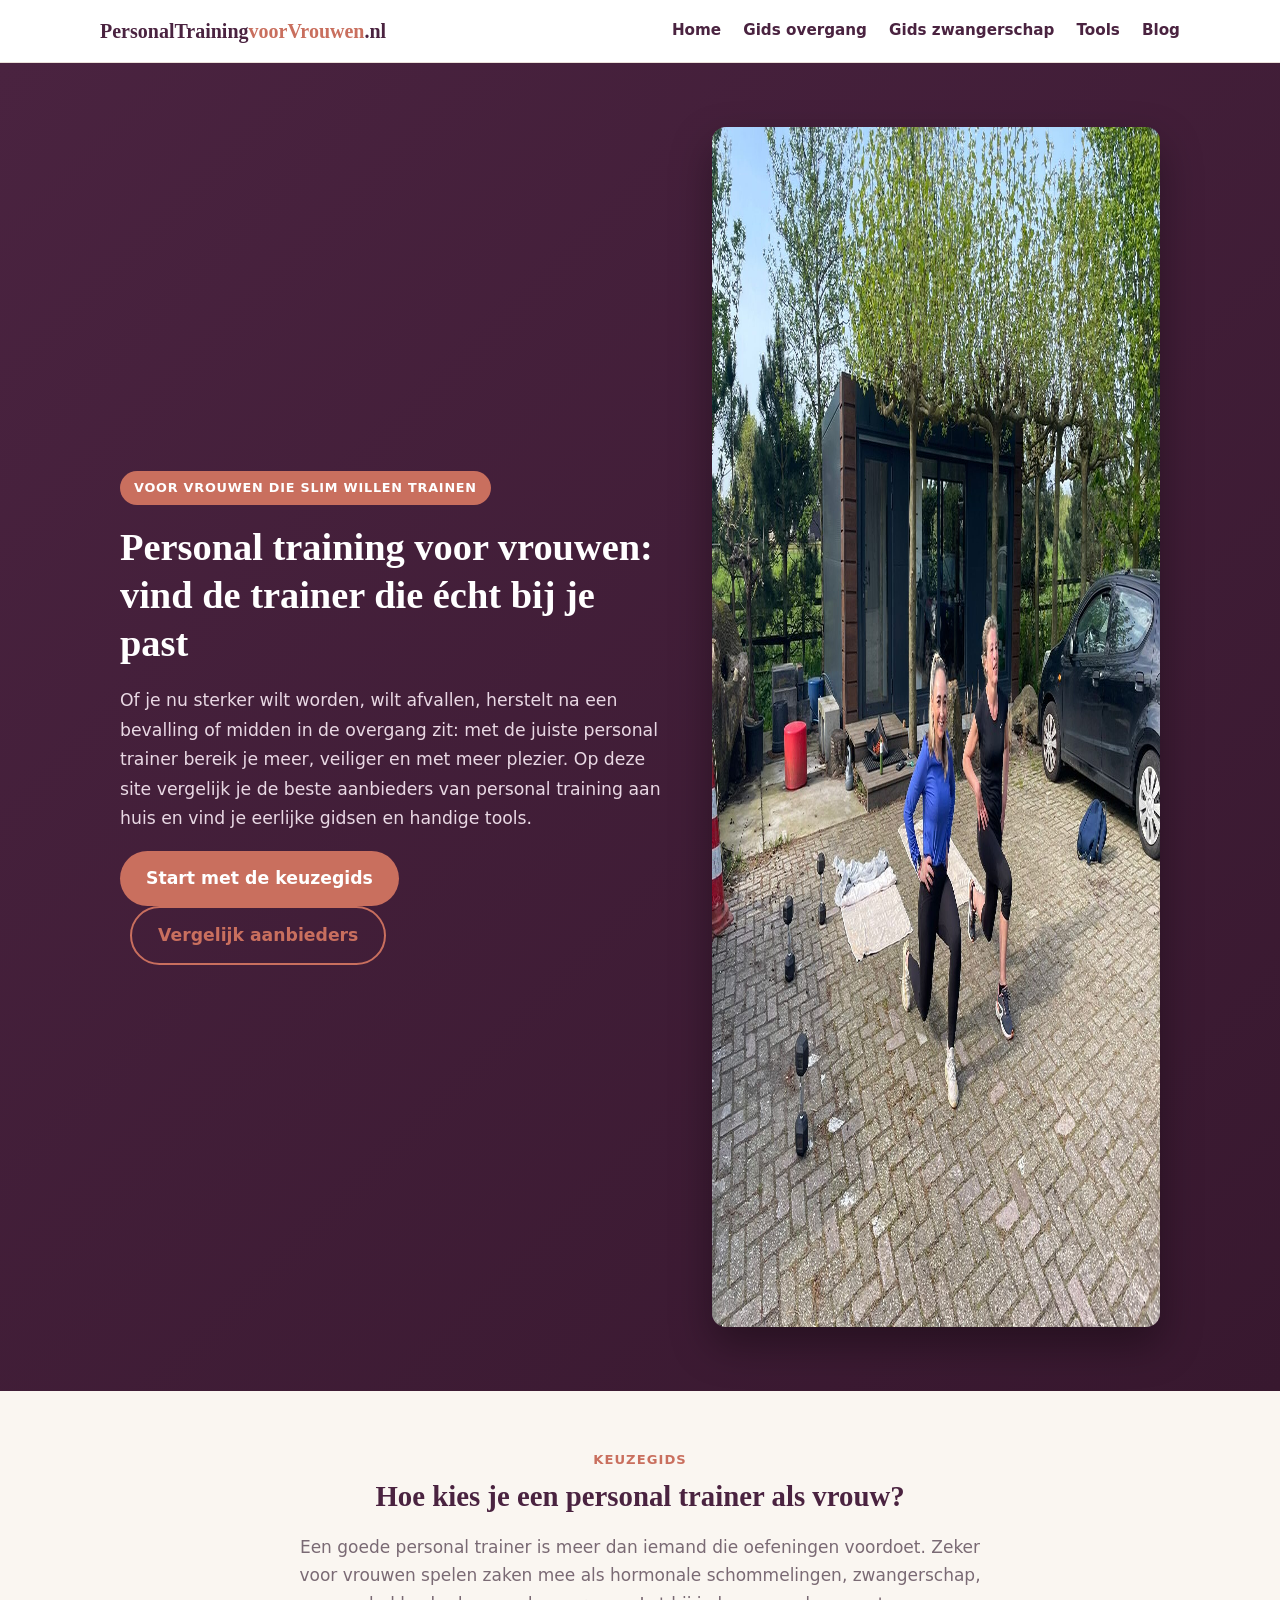
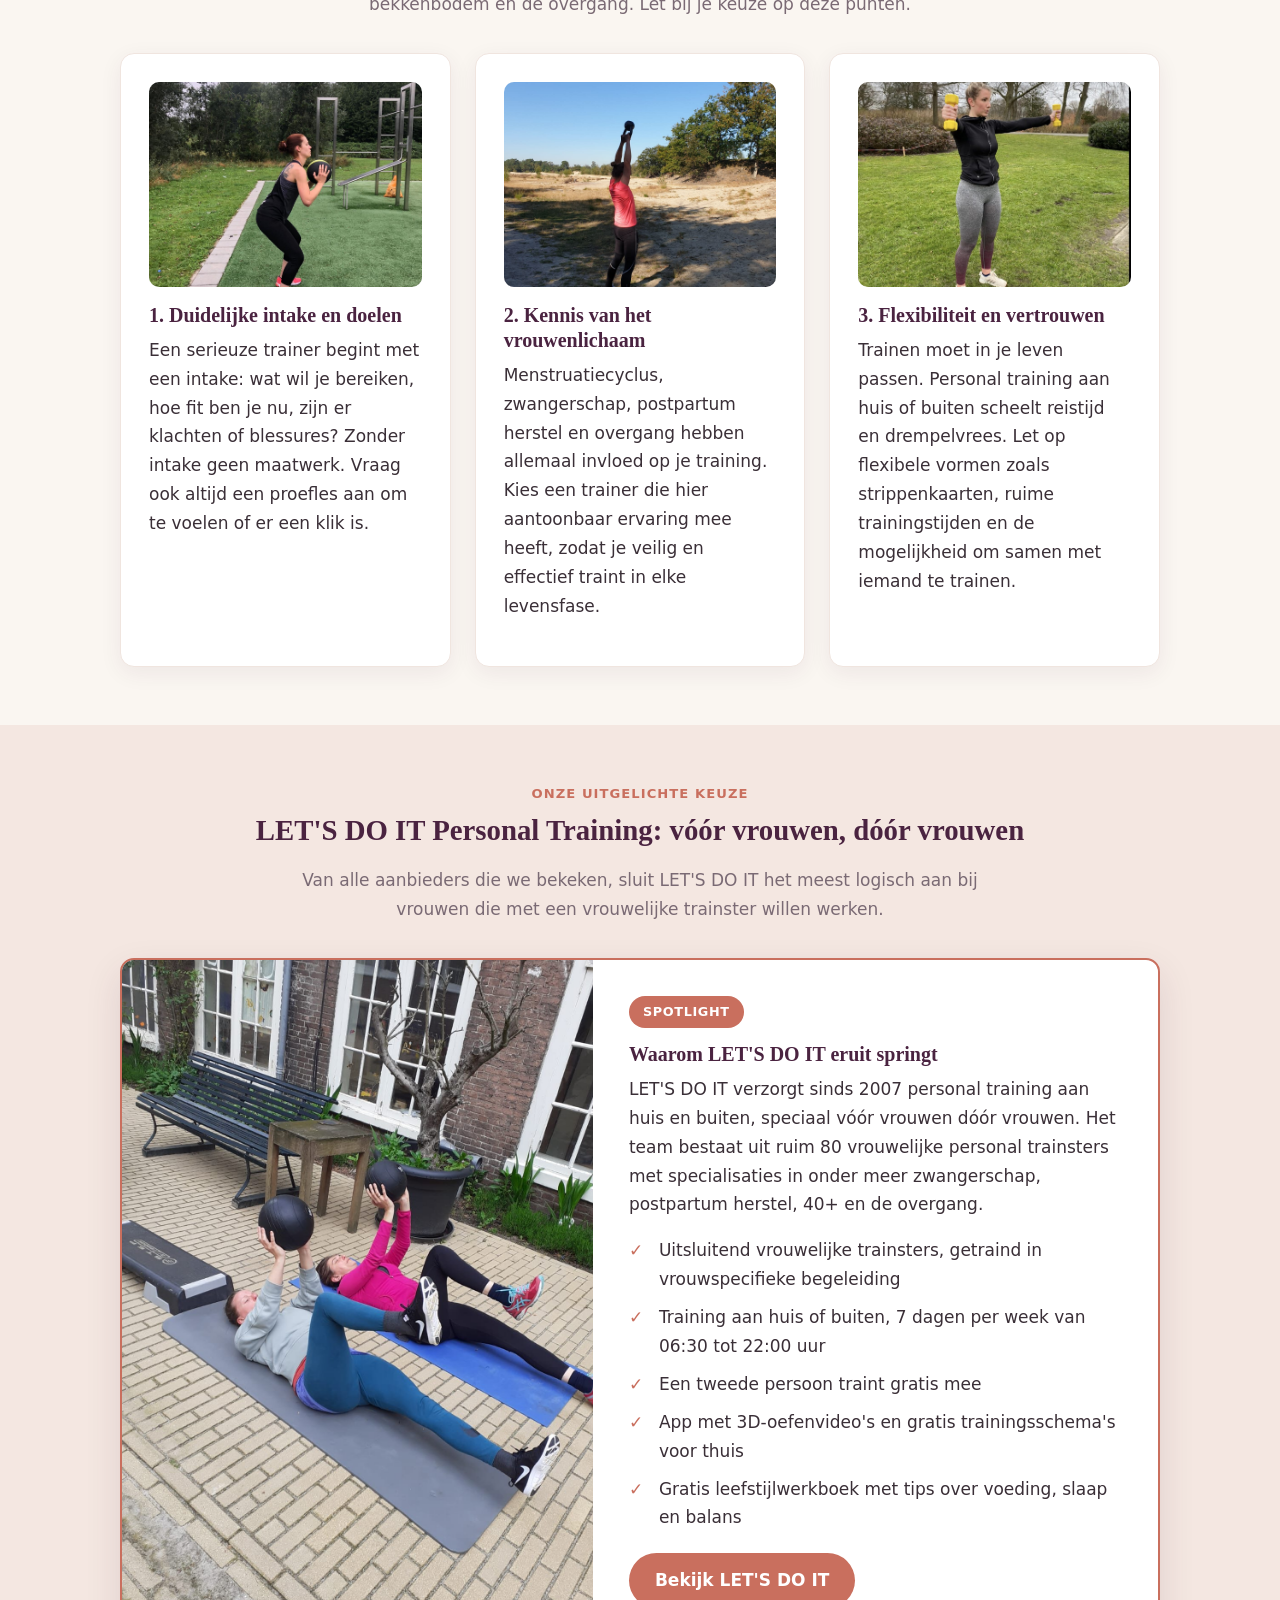
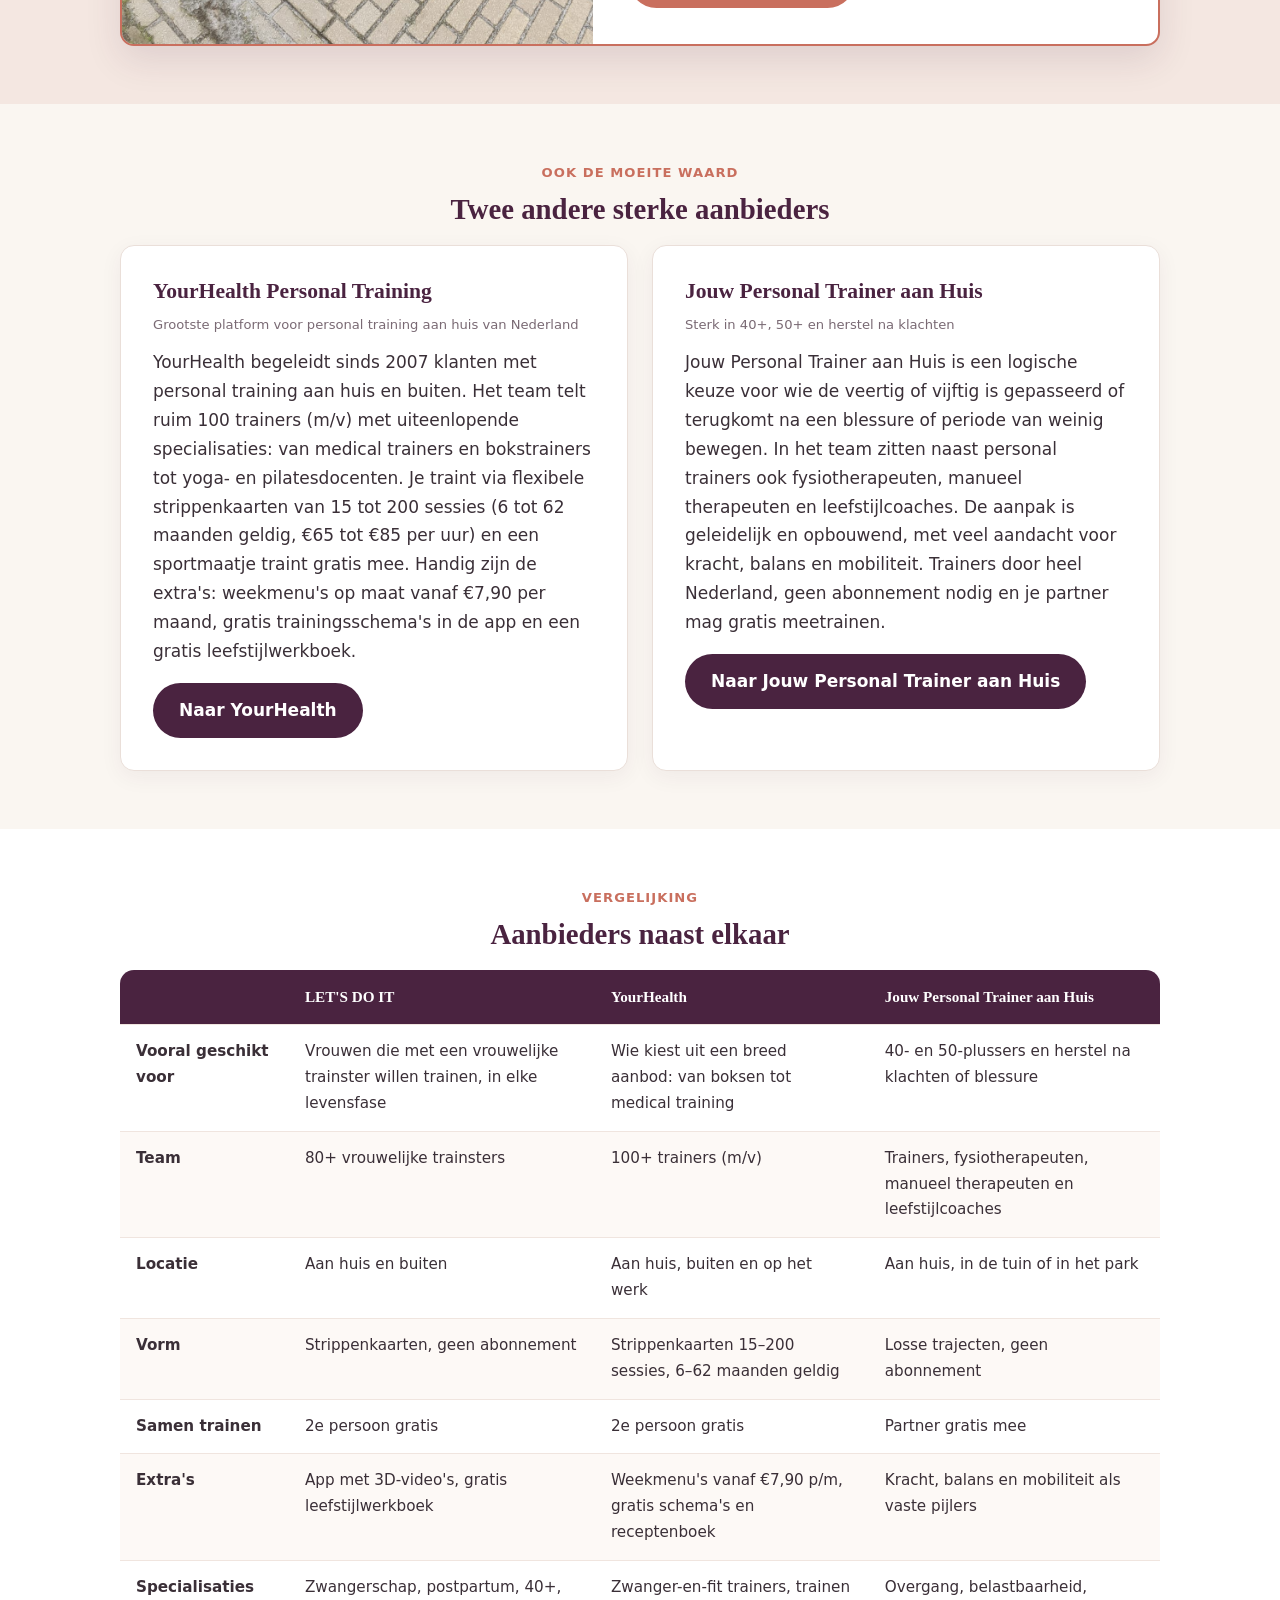
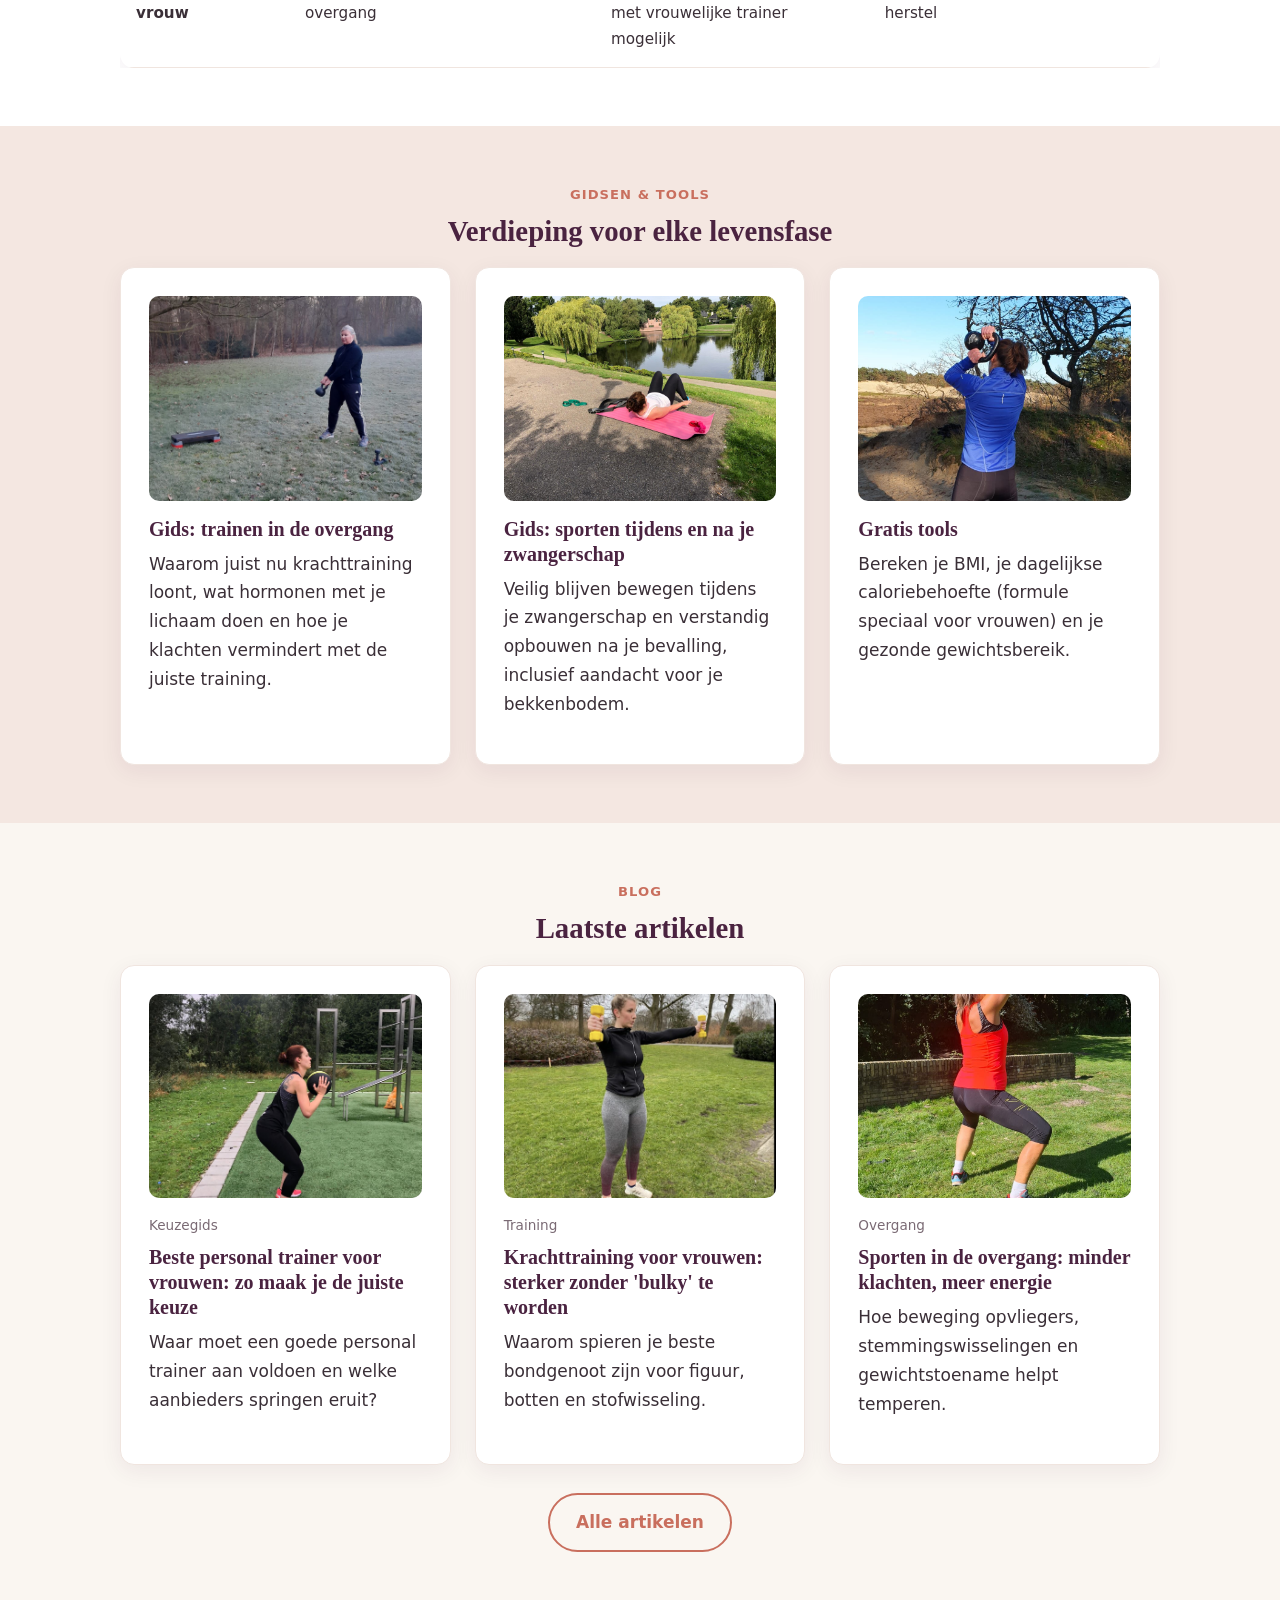
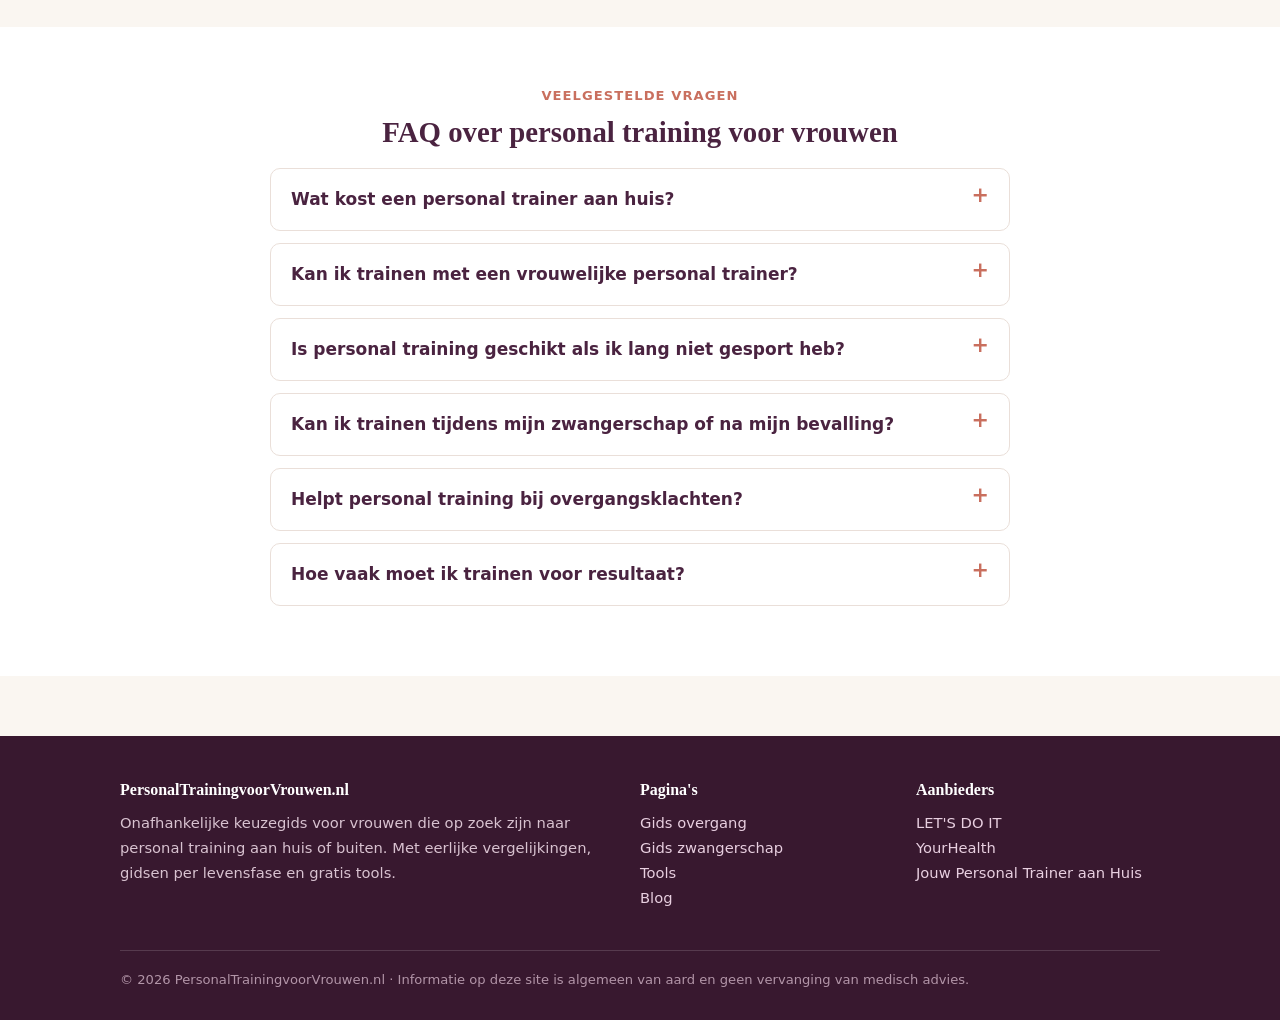
==== index.html @ 5b24262d "Launch" ====
<!DOCTYPE html>
<html lang="nl">
<head>
<meta charset="UTF-8">
<meta name="viewport" content="width=device-width, initial-scale=1.0">
<title>Personal Training voor Vrouwen | Vind de beste personal trainer aan huis</title>
<meta name="description" content="Onafhankelijke keuzegids voor personal training voor vrouwen. Vergelijk personal trainers aan huis, lees gidsen over overgang en zwangerschap en gebruik gratis tools.">
<link rel="canonical" href="https://personaltrainingvoorvrouwen.nl/">
<link rel="stylesheet" href="style.css">
</head>
<body>
<header class="site">
  <div class="container nav">
    <a class="logo" href="index.html">PersonalTraining<span>voorVrouwen</span>.nl</a>
    <nav class="menu">
      <a href="index.html">Home</a>
      <a href="gids-overgang.html">Gids overgang</a>
      <a href="gids-zwangerschap.html">Gids zwangerschap</a>
      <a href="tools.html">Tools</a>
      <a href="blog/index.html">Blog</a>
    </nav>
  </div>
</header>

<div class="hero">
  <div class="container grid">
    <div>
      <span class="badge">Voor vrouwen die slim willen trainen</span>
      <h1>Personal training voor vrouwen: vind de trainer die écht bij je past</h1>
      <p>Of je nu sterker wilt worden, wilt afvallen, herstelt na een bevalling of midden in de overgang zit: met de juiste personal trainer bereik je meer, veiliger en met meer plezier. Op deze site vergelijk je de beste aanbieders van personal training aan huis en vind je eerlijke gidsen en handige tools.</p>
      <p>
        <a class="btn" href="#keuzegids">Start met de keuzegids</a>
        <a class="btn ghost" href="#vergelijk" style="margin-left:10px">Vergelijk aanbieders</a>
      </p>
    </div>
    <img src="images/1.jpeg" alt="Vrouwelijke personal trainer begeleidt een klant tijdens een training" width="1600" height="1200">
  </div>
</div>

<section id="keuzegids">
  <div class="container">
    <p class="kicker center">Keuzegids</p>
    <h2 class="center">Hoe kies je een personal trainer als vrouw?</h2>
    <p class="intro">Een goede personal trainer is meer dan iemand die oefeningen voordoet. Zeker voor vrouwen spelen zaken mee als hormonale schommelingen, zwangerschap, bekkenbodem en de overgang. Let bij je keuze op deze punten.</p>
    <div class="cards">
      <div class="card">
        <img src="images/18.jpeg" alt="Vrouw traint met begeleiding van een personal trainer">
        <h3>1. Duidelijke intake en doelen</h3>
        <p>Een serieuze trainer begint met een intake: wat wil je bereiken, hoe fit ben je nu, zijn er klachten of blessures? Zonder intake geen maatwerk. Vraag ook altijd een proefles aan om te voelen of er een klik is.</p>
      </div>
      <div class="card">
        <img src="images/24.jpeg" alt="Personal training op maat voor vrouwen">
        <h3>2. Kennis van het vrouwenlichaam</h3>
        <p>Menstruatiecyclus, zwangerschap, postpartum herstel en overgang hebben allemaal invloed op je training. Kies een trainer die hier aantoonbaar ervaring mee heeft, zodat je veilig en effectief traint in elke levensfase.</p>
      </div>
      <div class="card">
        <img src="images/4.jpeg" alt="Krachttraining met dumbbells voor vrouwen">
        <h3>3. Flexibiliteit en vertrouwen</h3>
        <p>Trainen moet in je leven passen. Personal training aan huis of buiten scheelt reistijd en drempelvrees. Let op flexibele vormen zoals strippenkaarten, ruime trainingstijden en de mogelijkheid om samen met iemand te trainen.</p>
      </div>
    </div>
  </div>
</section>

<section class="blush" id="spotlight">
  <div class="container">
    <p class="kicker center">Onze uitgelichte keuze</p>
    <h2 class="center">LET'S DO IT Personal Training: vóór vrouwen, dóór vrouwen</h2>
    <p class="intro">Van alle aanbieders die we bekeken, sluit LET'S DO IT het meest logisch aan bij vrouwen die met een vrouwelijke trainster willen werken.</p>
    <div class="spotlight">
      <img src="images/49.jpeg" alt="Vrouwelijke personal trainster van een training aan huis">
      <div class="body">
        <span class="ribbon">Spotlight</span>
        <h3>Waarom LET'S DO IT eruit springt</h3>
        <p>LET'S DO IT verzorgt sinds 2007 personal training aan huis en buiten, speciaal vóór vrouwen dóór vrouwen. Het team bestaat uit ruim 80 vrouwelijke personal trainsters met specialisaties in onder meer zwangerschap, postpartum herstel, 40+ en de overgang.</p>
        <ul class="checks">
          <li>Uitsluitend vrouwelijke trainsters, getraind in vrouwspecifieke begeleiding</li>
          <li>Training aan huis of buiten, 7 dagen per week van 06:30 tot 22:00 uur</li>
          <li>Een tweede persoon traint gratis mee</li>
          <li>App met 3D-oefenvideo's en gratis trainingsschema's voor thuis</li>
          <li>Gratis leefstijlwerkboek met tips over voeding, slaap en balans</li>
        </ul>
        <a class="btn" href="https://www.letsdoitpt.nl/" rel="noopener">Bekijk LET'S DO IT</a>
      </div>
    </div>
  </div>
</section>

<section id="aanbieders">
  <div class="container">
    <p class="kicker center">Ook de moeite waard</p>
    <h2 class="center">Twee andere sterke aanbieders</h2>
    <div class="cards two">
      <div class="provider">
        <h3>YourHealth Personal Training</h3>
        <p class="tag">Grootste platform voor personal training aan huis van Nederland</p>
        <p>YourHealth begeleidt sinds 2007 klanten met personal training aan huis en buiten. Het team telt ruim 100 trainers (m/v) met uiteenlopende specialisaties: van medical trainers en bokstrainers tot yoga- en pilatesdocenten. Je traint via flexibele strippenkaarten van 15 tot 200 sessies (6 tot 62 maanden geldig, €65 tot €85 per uur) en een sportmaatje traint gratis mee. Handig zijn de extra's: weekmenu's op maat vanaf €7,90 per maand, gratis trainingsschema's in de app en een gratis leefstijlwerkboek.</p>
        <a class="btn plum" href="https://www.yourhealthpt.nl/" rel="noopener">Naar YourHealth</a>
      </div>
      <div class="provider">
        <h3>Jouw Personal Trainer aan Huis</h3>
        <p class="tag">Sterk in 40+, 50+ en herstel na klachten</p>
        <p>Jouw Personal Trainer aan Huis is een logische keuze voor wie de veertig of vijftig is gepasseerd of terugkomt na een blessure of periode van weinig bewegen. In het team zitten naast personal trainers ook fysiotherapeuten, manueel therapeuten en leefstijlcoaches. De aanpak is geleidelijk en opbouwend, met veel aandacht voor kracht, balans en mobiliteit. Trainers door heel Nederland, geen abonnement nodig en je partner mag gratis meetrainen.</p>
        <a class="btn plum" href="https://www.jouwpersonaltraineraanhuis.nl/" rel="noopener">Naar Jouw Personal Trainer aan Huis</a>
      </div>
    </div>
  </div>
</section>

<section class="alt" id="vergelijk">
  <div class="container">
    <p class="kicker center">Vergelijking</p>
    <h2 class="center">Aanbieders naast elkaar</h2>
    <div class="tablewrap">
      <table class="compare">
        <thead>
          <tr><th></th><th>LET'S DO IT</th><th>YourHealth</th><th>Jouw Personal Trainer aan Huis</th></tr>
        </thead>
        <tbody>
          <tr><td><strong>Vooral geschikt voor</strong></td><td>Vrouwen die met een vrouwelijke trainster willen trainen, in elke levensfase</td><td>Wie kiest uit een breed aanbod: van boksen tot medical training</td><td>40- en 50-plussers en herstel na klachten of blessure</td></tr>
          <tr><td><strong>Team</strong></td><td>80+ vrouwelijke trainsters</td><td>100+ trainers (m/v)</td><td>Trainers, fysiotherapeuten, manueel therapeuten en leefstijlcoaches</td></tr>
          <tr><td><strong>Locatie</strong></td><td>Aan huis en buiten</td><td>Aan huis, buiten en op het werk</td><td>Aan huis, in de tuin of in het park</td></tr>
          <tr><td><strong>Vorm</strong></td><td>Strippenkaarten, geen abonnement</td><td>Strippenkaarten 15–200 sessies, 6–62 maanden geldig</td><td>Losse trajecten, geen abonnement</td></tr>
          <tr><td><strong>Samen trainen</strong></td><td>2e persoon gratis</td><td>2e persoon gratis</td><td>Partner gratis mee</td></tr>
          <tr><td><strong>Extra's</strong></td><td>App met 3D-video's, gratis leefstijlwerkboek</td><td>Weekmenu's vanaf €7,90 p/m, gratis schema's en receptenboek</td><td>Kracht, balans en mobiliteit als vaste pijlers</td></tr>
          <tr><td><strong>Specialisaties vrouw</strong></td><td>Zwangerschap, postpartum, 40+, overgang</td><td>Zwanger-en-fit trainers, trainen met vrouwelijke trainer mogelijk</td><td>Overgang, belastbaarheid, herstel</td></tr>
        </tbody>
      </table>
    </div>
  </div>
</section>

<section class="blush" id="gidsen">
  <div class="container">
    <p class="kicker center">Gidsen &amp; tools</p>
    <h2 class="center">Verdieping voor elke levensfase</h2>
    <div class="cards">
      <div class="card">
        <img src="images/40.jpeg" alt="Vrouw van 50+ traint kracht en balans">
        <h3><a href="gids-overgang.html">Gids: trainen in de overgang</a></h3>
        <p>Waarom juist nu krachttraining loont, wat hormonen met je lichaam doen en hoe je klachten vermindert met de juiste training.</p>
      </div>
      <div class="card">
        <img src="images/10.jpeg" alt="Rustige mattraining geschikt tijdens de zwangerschap">
        <h3><a href="gids-zwangerschap.html">Gids: sporten tijdens en na je zwangerschap</a></h3>
        <p>Veilig blijven bewegen tijdens je zwangerschap en verstandig opbouwen na je bevalling, inclusief aandacht voor je bekkenbodem.</p>
      </div>
      <div class="card">
        <img src="images/31.jpeg" alt="Vrouw werkt buiten aan haar conditie">
        <h3><a href="tools.html">Gratis tools</a></h3>
        <p>Bereken je BMI, je dagelijkse caloriebehoefte (formule speciaal voor vrouwen) en je gezonde gewichtsbereik.</p>
      </div>
    </div>
  </div>
</section>

<section id="blogpreview">
  <div class="container">
    <p class="kicker center">Blog</p>
    <h2 class="center">Laatste artikelen</h2>
    <div class="cards">
      <div class="card">
        <img src="images/18.jpeg" alt="Vrouw kiest haar personal trainer">
        <p class="meta">Keuzegids</p>
        <h3><a href="blog/beste-personal-trainer-voor-vrouwen.html">Beste personal trainer voor vrouwen: zo maak je de juiste keuze</a></h3>
        <p>Waar moet een goede personal trainer aan voldoen en welke aanbieders springen eruit?</p>
      </div>
      <div class="card">
        <img src="images/4.jpeg" alt="Krachttraining voor vrouwen met gewichten">
        <p class="meta">Training</p>
        <h3><a href="blog/krachttraining-voor-vrouwen.html">Krachttraining voor vrouwen: sterker zonder 'bulky' te worden</a></h3>
        <p>Waarom spieren je beste bondgenoot zijn voor figuur, botten en stofwisseling.</p>
      </div>
      <div class="card">
        <img src="images/26.jpeg" alt="Vrouw in de overgang blijft fit met training">
        <p class="meta">Overgang</p>
        <h3><a href="blog/sporten-in-de-overgang.html">Sporten in de overgang: minder klachten, meer energie</a></h3>
        <p>Hoe beweging opvliegers, stemmingswisselingen en gewichtstoename helpt temperen.</p>
      </div>
    </div>
    <p class="center" style="margin-top:28px"><a class="btn ghost" href="blog/index.html">Alle artikelen</a></p>
  </div>
</section>

<section class="alt" id="faq">
  <div class="container narrow">
    <p class="kicker center">Veelgestelde vragen</p>
    <h2 class="center">FAQ over personal training voor vrouwen</h2>
    <details class="faq">
      <summary>Wat kost een personal trainer aan huis?</summary>
      <p>Reken op ongeveer €65 tot €85 per uur, afhankelijk van de aanbieder en het aantal sessies dat je afneemt. Hoe groter het pakket, hoe lager het uurtarief. Bij de meeste aanbieders traint een tweede persoon gratis mee, waarmee je de kosten kunt delen.</p>
    </details>
    <details class="faq">
      <summary>Kan ik trainen met een vrouwelijke personal trainer?</summary>
      <p>Ja. LET'S DO IT werkt uitsluitend met vrouwelijke trainsters. Ook bij grotere platforms zoals YourHealth kun je aangeven dat je voorkeur uitgaat naar een vrouw; door de omvang van het team is dat vrijwel altijd te regelen.</p>
    </details>
    <details class="faq">
      <summary>Is personal training geschikt als ik lang niet gesport heb?</summary>
      <p>Juist dan. Een goede trainer bouwt rustig op vanuit jouw huidige niveau en let op houding en uitvoering, zodat je blessures voorkomt. Je traint altijd in je eigen tempo en de trainer is je stok achter de deur.</p>
    </details>
    <details class="faq">
      <summary>Kan ik trainen tijdens mijn zwangerschap of na mijn bevalling?</summary>
      <p>Ja, mits verantwoord begeleid. Bewegen tijdens de zwangerschap is voor de meeste vrouwen juist gezond en helpt bij herstel na de bevalling. Kies wel een trainer met specifieke ervaring en overleg bij twijfel met je verloskundige. Lees ook onze <a href="gids-zwangerschap.html">zwangerschapsgids</a>.</p>
    </details>
    <details class="faq">
      <summary>Helpt personal training bij overgangsklachten?</summary>
      <p>Beweging, en met name krachttraining, kan overgangsklachten zoals slecht slapen, somberheid en gewichtstoename verminderen en beschermt je botten. In onze <a href="gids-overgang.html">overgangsgids</a> lees je precies hoe dat werkt.</p>
    </details>
    <details class="faq">
      <summary>Hoe vaak moet ik trainen voor resultaat?</summary>
      <p>Veel vrouwen starten met twee sessies per week om ritme op te bouwen en schalen later terug naar één sessie plus zelfstandig trainen met een thuisschema. Consistentie is belangrijker dan intensiteit: liever elke week trainen dan af en toe vol gas.</p>
    </details>
  </div>
</section>

<footer class="site">
  <div class="container">
    <div class="fgrid">
      <div>
        <h4>PersonalTrainingvoorVrouwen.nl</h4>
        <p>Onafhankelijke keuzegids voor vrouwen die op zoek zijn naar personal training aan huis of buiten. Met eerlijke vergelijkingen, gidsen per levensfase en gratis tools.</p>
      </div>
      <div>
        <h4>Pagina's</h4>
        <p><a href="gids-overgang.html">Gids overgang</a><br>
        <a href="gids-zwangerschap.html">Gids zwangerschap</a><br>
        <a href="tools.html">Tools</a><br>
        <a href="blog/index.html">Blog</a></p>
      </div>
      <div>
        <h4>Aanbieders</h4>
        <p><a href="https://www.letsdoitpt.nl/" rel="noopener">LET'S DO IT</a><br>
        <a href="https://www.yourhealthpt.nl/" rel="noopener">YourHealth</a><br>
        <a href="https://www.jouwpersonaltraineraanhuis.nl/" rel="noopener">Jouw Personal Trainer aan Huis</a></p>
      </div>
    </div>
    <div class="fbottom">© 2026 PersonalTrainingvoorVrouwen.nl · Informatie op deze site is algemeen van aard en geen vervanging van medisch advies.</div>
  </div>
</footer>
</body>
</html>
---- style.css ----
/* PersonalTrainingVoorVrouwen.nl */
:root{
  --plum:#4a2340;
  --plum-dark:#38182f;
  --terra:#c96f5e;
  --terra-dark:#b05a4a;
  --cream:#faf6f1;
  --blush:#f4e7e1;
  --text:#3a2f37;
  --muted:#7a6a74;
  --white:#ffffff;
  --radius:14px;
}
*{margin:0;padding:0;box-sizing:border-box}
html{scroll-behavior:smooth}
body{font-family:'Segoe UI',system-ui,-apple-system,Arial,sans-serif;color:var(--text);background:var(--cream);line-height:1.7;font-size:17px}
h1,h2,h3,h4{font-family:Georgia,'Times New Roman',serif;color:var(--plum);line-height:1.25;font-weight:700}
h1{font-size:2.4rem}
h2{font-size:1.8rem;margin-bottom:.6em}
h3{font-size:1.25rem;margin-bottom:.4em}
p{margin-bottom:1em}
a{color:var(--terra-dark)}
img{max-width:100%;display:block}
.container{max-width:1080px;margin:0 auto;padding:0 20px}
.narrow{max-width:780px}

/* header */
header.site{background:var(--white);border-bottom:1px solid #eadfd9;position:sticky;top:0;z-index:50}
.nav{display:flex;align-items:center;justify-content:space-between;padding:14px 0;gap:16px;flex-wrap:wrap}
.logo{font-family:Georgia,serif;font-size:1.25rem;font-weight:700;color:var(--plum);text-decoration:none}
.logo span{color:var(--terra)}
nav.menu{display:flex;gap:22px;flex-wrap:wrap}
nav.menu a{color:var(--plum);text-decoration:none;font-size:.95rem;font-weight:600}
nav.menu a:hover{color:var(--terra)}

/* hero */
.hero{background:linear-gradient(135deg,var(--plum) 0%,var(--plum-dark) 100%);color:#f7ecf3;padding:64px 0}
.hero .grid{display:grid;grid-template-columns:1.1fr .9fr;gap:44px;align-items:center}
.hero h1{color:var(--white);margin-bottom:.5em}
.hero p{color:#e9d8e4;font-size:1.08rem}
.hero img{border-radius:var(--radius);box-shadow:0 18px 40px rgba(0,0,0,.35)}
.badge{display:inline-block;background:var(--terra);color:#fff;font-size:.8rem;font-weight:700;letter-spacing:.06em;text-transform:uppercase;padding:6px 14px;border-radius:999px;margin-bottom:18px}

/* buttons */
.btn{display:inline-block;background:var(--terra);color:#fff;text-decoration:none;font-weight:700;padding:13px 26px;border-radius:999px;transition:background .2s}
.btn:hover{background:var(--terra-dark)}
.btn.ghost{background:transparent;border:2px solid var(--terra);color:var(--terra)}
.btn.ghost:hover{background:var(--terra);color:#fff}
.btn.plum{background:var(--plum)}
.btn.plum:hover{background:var(--plum-dark)}

/* sections */
section{padding:58px 0}
section.alt{background:var(--white)}
section.blush{background:var(--blush)}
.kicker{color:var(--terra);font-weight:700;text-transform:uppercase;letter-spacing:.08em;font-size:.82rem;margin-bottom:8px}
.center{text-align:center}
.intro{max-width:720px;margin:0 auto 2em;text-align:center;color:var(--muted)}

/* cards */
.cards{display:grid;grid-template-columns:repeat(3,1fr);gap:24px}
.cards.two{grid-template-columns:repeat(2,1fr)}
.card{background:var(--white);border-radius:var(--radius);padding:28px;box-shadow:0 6px 22px rgba(74,35,64,.07);border:1px solid #f0e5df}
.card img{border-radius:10px;margin-bottom:16px;aspect-ratio:4/3;object-fit:cover;width:100%}
.card h3 a{color:var(--plum);text-decoration:none}
.card h3 a:hover{color:var(--terra)}
.card .meta{font-size:.85rem;color:var(--muted);margin-bottom:8px}

/* spotlight */
.spotlight{background:var(--white);border:2px solid var(--terra);border-radius:var(--radius);overflow:hidden;display:grid;grid-template-columns:1fr 1.2fr;box-shadow:0 14px 36px rgba(74,35,64,.12)}
.spotlight img{height:100%;object-fit:cover}
.spotlight .body{padding:36px}
.ribbon{background:var(--terra);color:#fff;font-size:.8rem;font-weight:700;letter-spacing:.05em;text-transform:uppercase;display:inline-block;padding:5px 14px;border-radius:999px;margin-bottom:14px}
ul.checks{list-style:none;margin:0 0 1.2em}
ul.checks li{padding-left:30px;position:relative;margin-bottom:9px}
ul.checks li::before{content:"✓";position:absolute;left:0;top:0;color:var(--terra);font-weight:700}

/* provider blocks */
.provider{background:var(--white);border-radius:var(--radius);padding:32px;border:1px solid #eadfd9;box-shadow:0 6px 22px rgba(74,35,64,.06)}
.provider h3{font-size:1.35rem}
.provider .tag{font-size:.82rem;color:var(--muted);margin-bottom:12px}

/* table */
.tablewrap{overflow-x:auto}
table.compare{width:100%;border-collapse:collapse;background:var(--white);border-radius:var(--radius);overflow:hidden;box-shadow:0 6px 22px rgba(74,35,64,.07)}
table.compare th,table.compare td{padding:14px 16px;text-align:left;border-bottom:1px solid #f0e5df;font-size:.95rem;vertical-align:top}
table.compare thead th{background:var(--plum);color:#fff;font-family:Georgia,serif}
table.compare tbody tr:nth-child(even){background:#fdf9f6}

/* FAQ */
details.faq{background:var(--white);border-radius:10px;border:1px solid #eadfd9;margin-bottom:12px;padding:0 20px}
details.faq summary{cursor:pointer;font-weight:700;color:var(--plum);padding:16px 0;list-style:none}
details.faq summary::-webkit-details-marker{display:none}
details.faq summary::after{content:"+";float:right;color:var(--terra);font-size:1.3rem;line-height:1}
details.faq[open] summary::after{content:"–"}
details.faq p{padding-bottom:16px}

/* article */
.article-hero{background:var(--plum);color:#fff;padding:52px 0}
.article-hero h1{color:#fff}
.article-hero .meta{color:#dcc3d4;font-size:.9rem}
article.post{background:var(--white);border-radius:var(--radius);padding:44px;margin-top:-30px;box-shadow:0 10px 30px rgba(74,35,64,.1)}
article.post h2{margin-top:1.4em}
article.post h3{margin-top:1.1em}
article.post img{border-radius:10px;margin:1.4em 0}
article.post ul,article.post ol{margin:0 0 1.2em 1.4em}
article.post li{margin-bottom:.5em}
blockquote{border-left:4px solid var(--terra);background:var(--blush);padding:16px 22px;border-radius:0 10px 10px 0;margin:1.4em 0;font-style:italic}
.toc{background:var(--blush);border-radius:10px;padding:20px 26px;margin-bottom:1.6em}
.toc strong{color:var(--plum)}
.toc ul{margin:8px 0 0 1.2em}

/* callout */
.callout{background:var(--blush);border-left:5px solid var(--terra);border-radius:0 var(--radius) var(--radius) 0;padding:24px 28px;margin:1.6em 0}
.callout h3{margin-top:0}

/* tools */
.tool{background:var(--white);border-radius:var(--radius);padding:32px;border:1px solid #eadfd9;margin-bottom:28px;box-shadow:0 6px 22px rgba(74,35,64,.06)}
.tool label{display:block;font-weight:600;color:var(--plum);margin:12px 0 4px;font-size:.92rem}
.tool input,.tool select{width:100%;max-width:320px;padding:10px 14px;border:1px solid #d9c8c0;border-radius:8px;font-size:1rem;background:#fdfbf9}
.tool button{margin-top:18px;cursor:pointer;border:none;font-size:1rem}
.result{margin-top:18px;background:var(--blush);border-radius:10px;padding:16px 20px;font-weight:600;color:var(--plum);display:none}
.result.show{display:block}

/* footer */
footer.site{background:var(--plum-dark);color:#d8c2d0;padding:44px 0 28px;margin-top:60px;font-size:.92rem}
footer.site h4{color:#fff;font-size:1rem;margin-bottom:10px}
footer.site a{color:#e8cfe0;text-decoration:none}
footer.site a:hover{color:#fff;text-decoration:underline}
.fgrid{display:grid;grid-template-columns:2fr 1fr 1fr;gap:32px;margin-bottom:26px}
.fbottom{border-top:1px solid rgba(255,255,255,.15);padding-top:18px;font-size:.82rem;color:#b295a8}

@media(max-width:860px){
  .hero .grid,.spotlight{grid-template-columns:1fr}
  .cards,.cards.two,.fgrid{grid-template-columns:1fr}
  h1{font-size:1.9rem}
  article.post{padding:28px 20px}
}
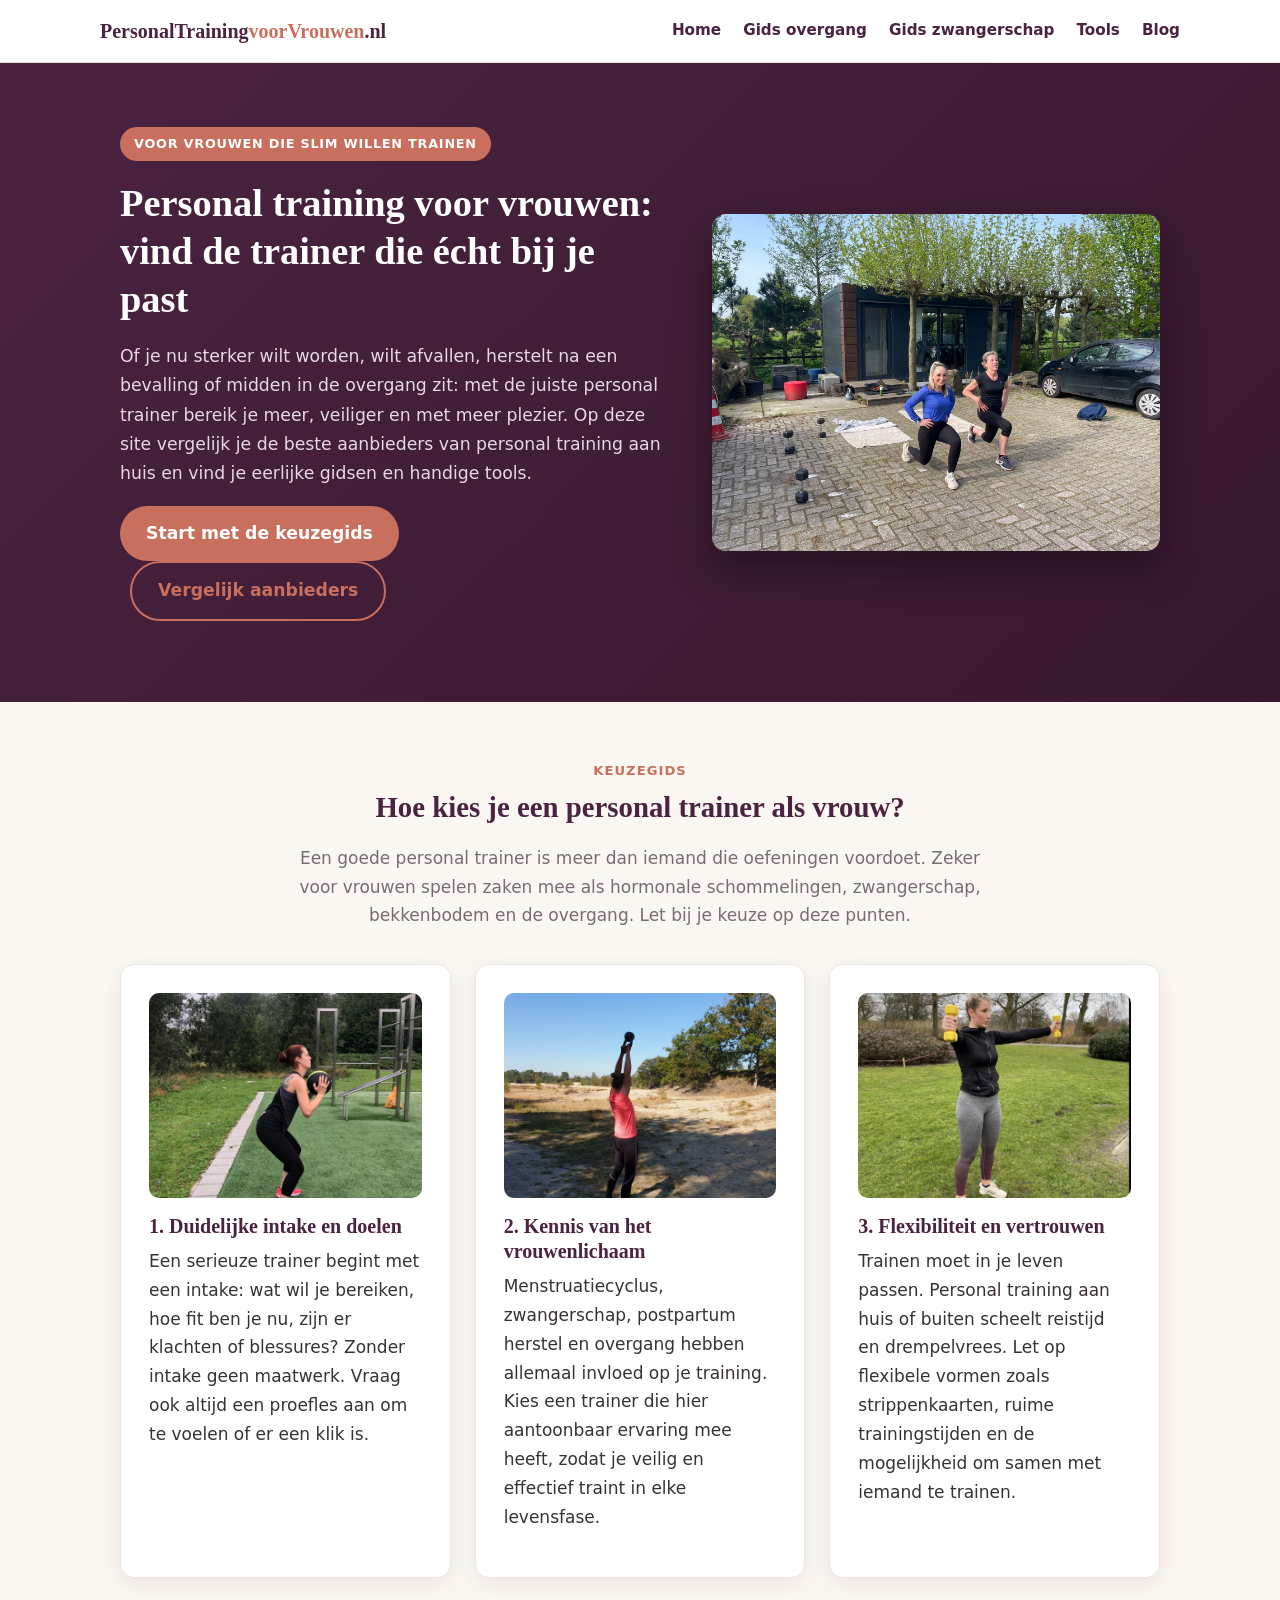
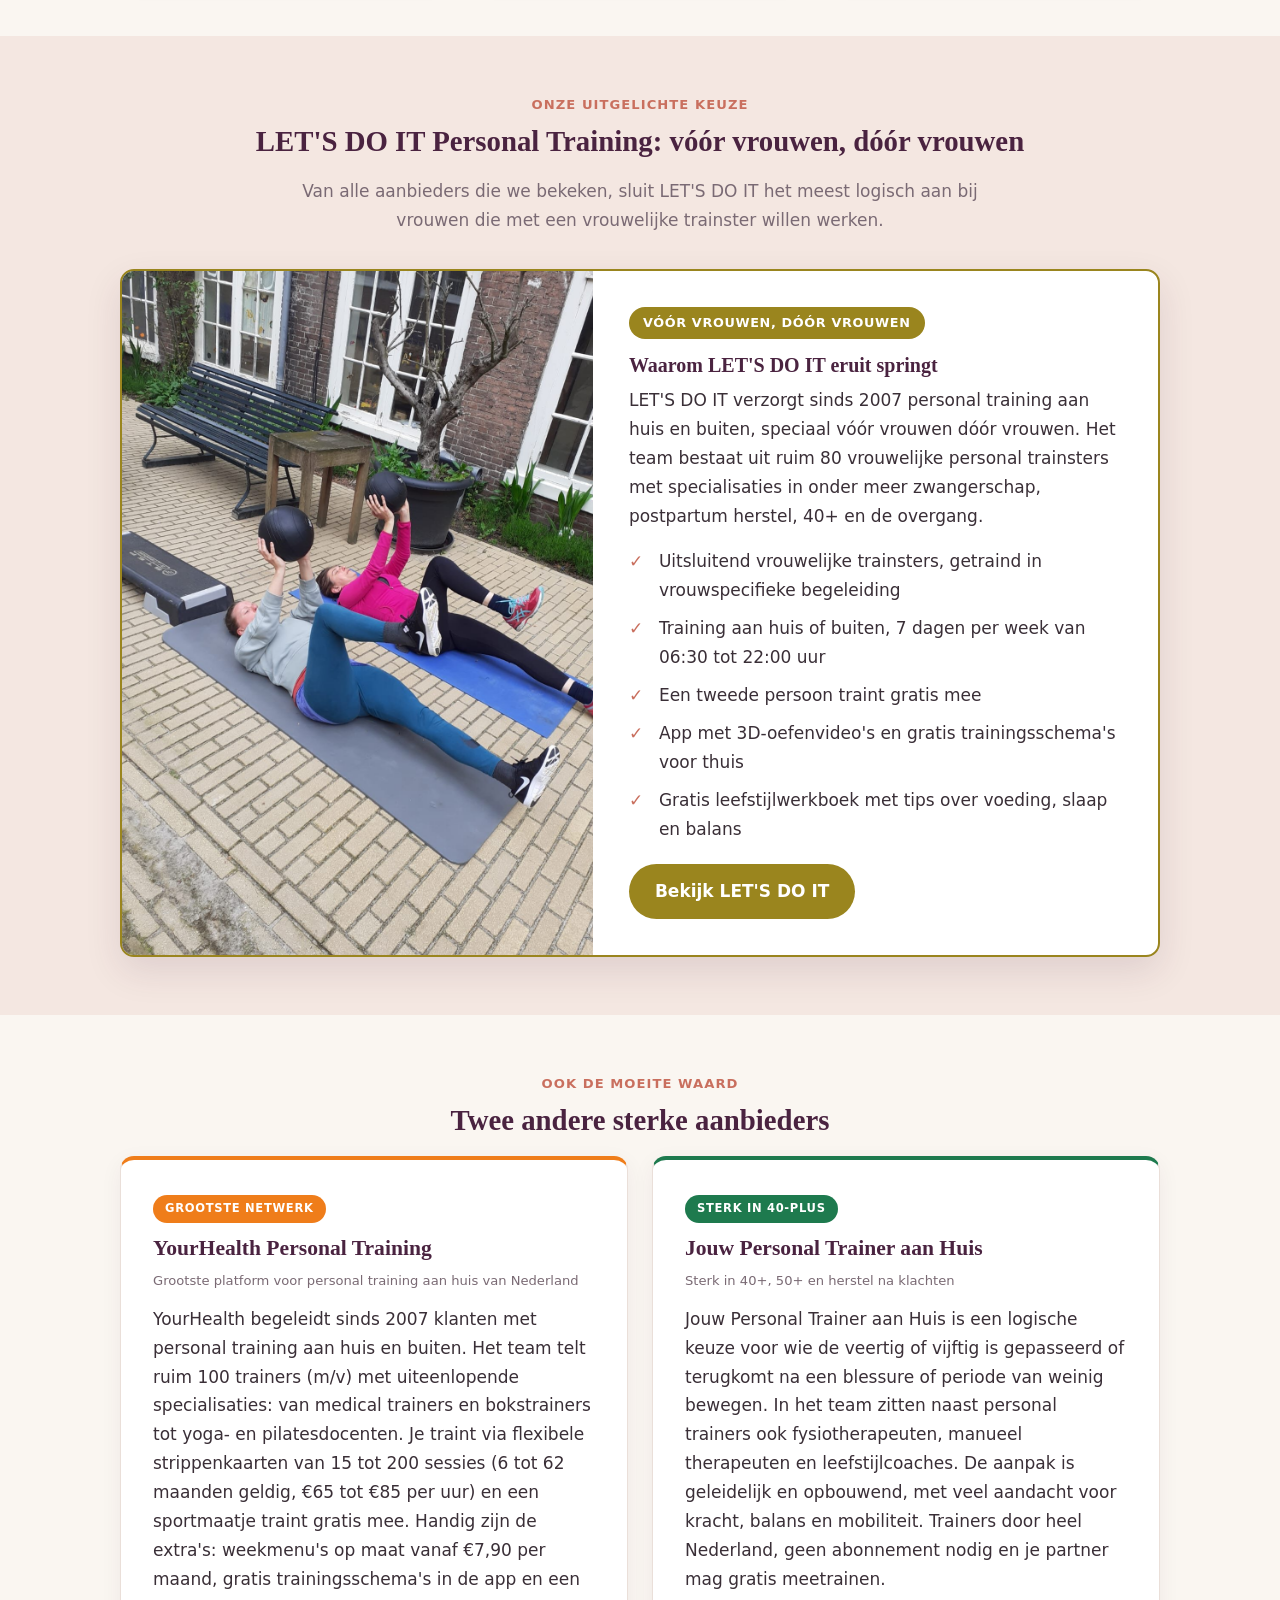
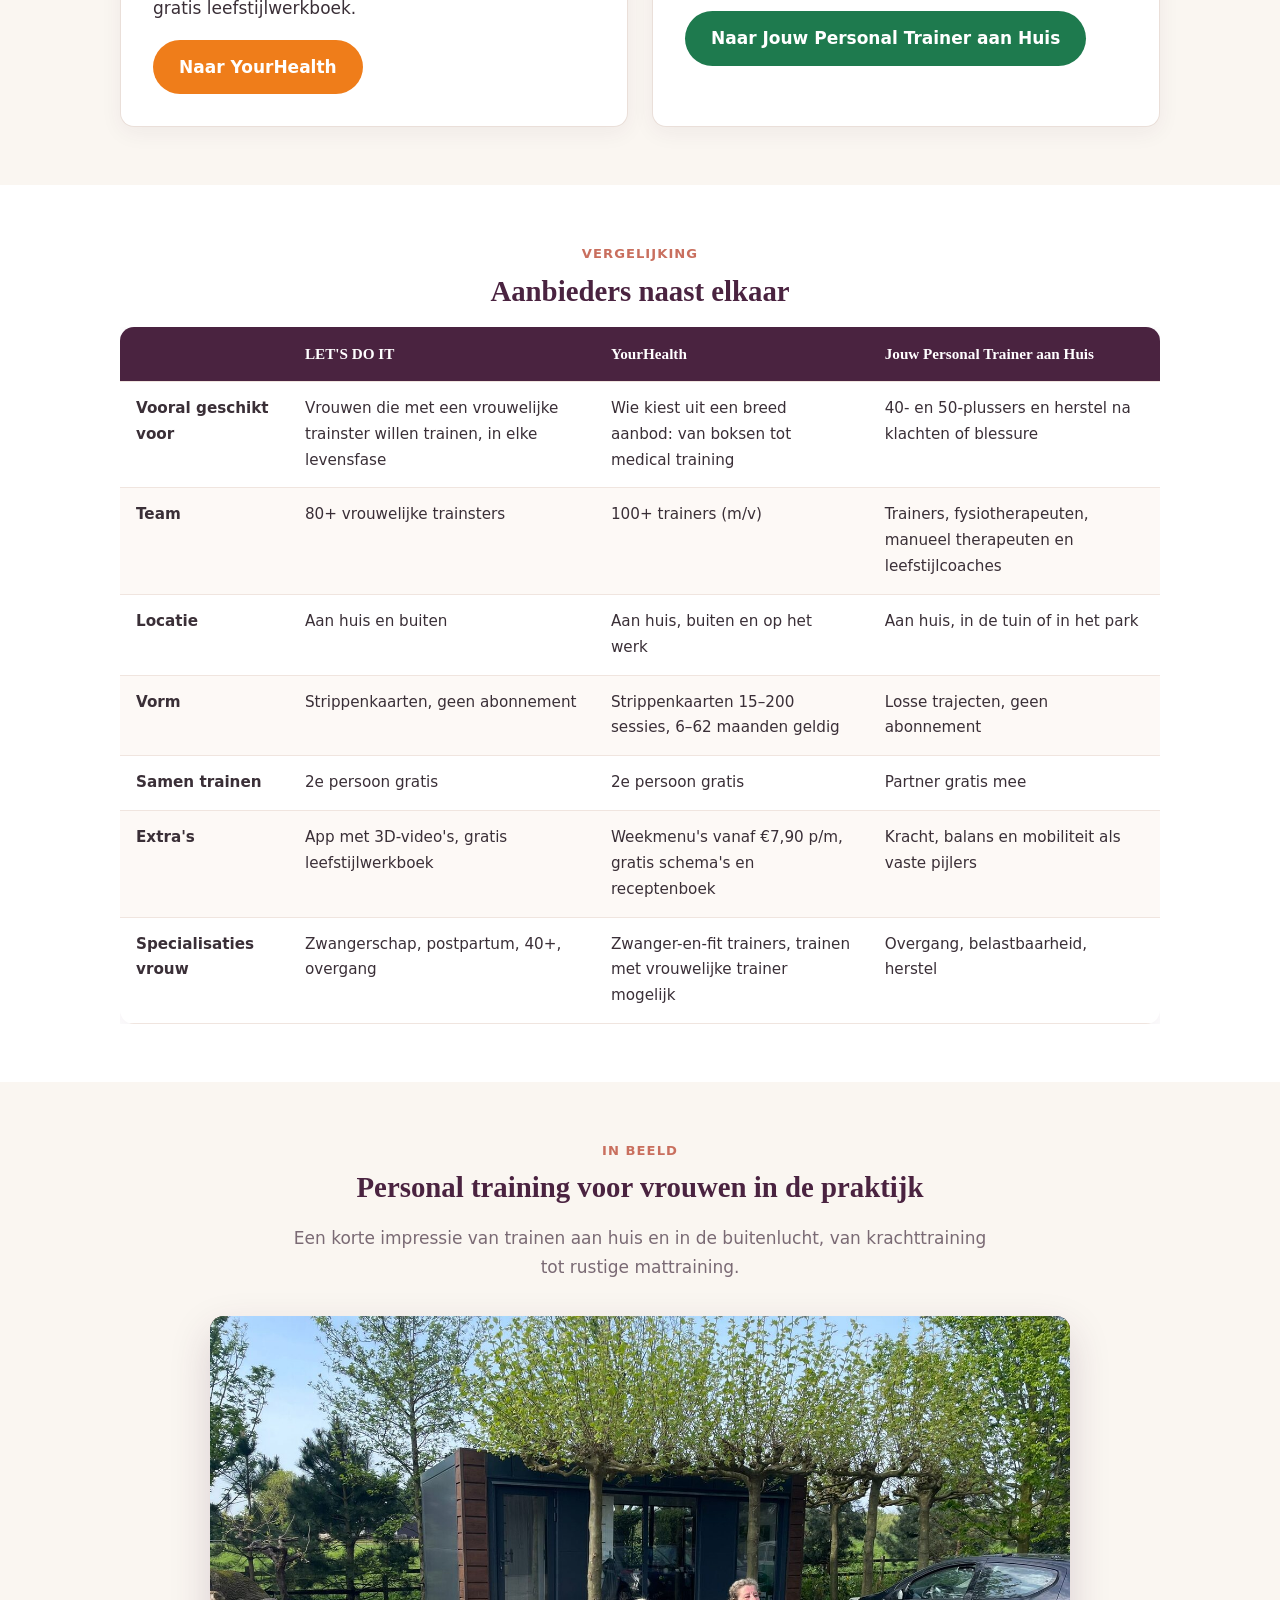
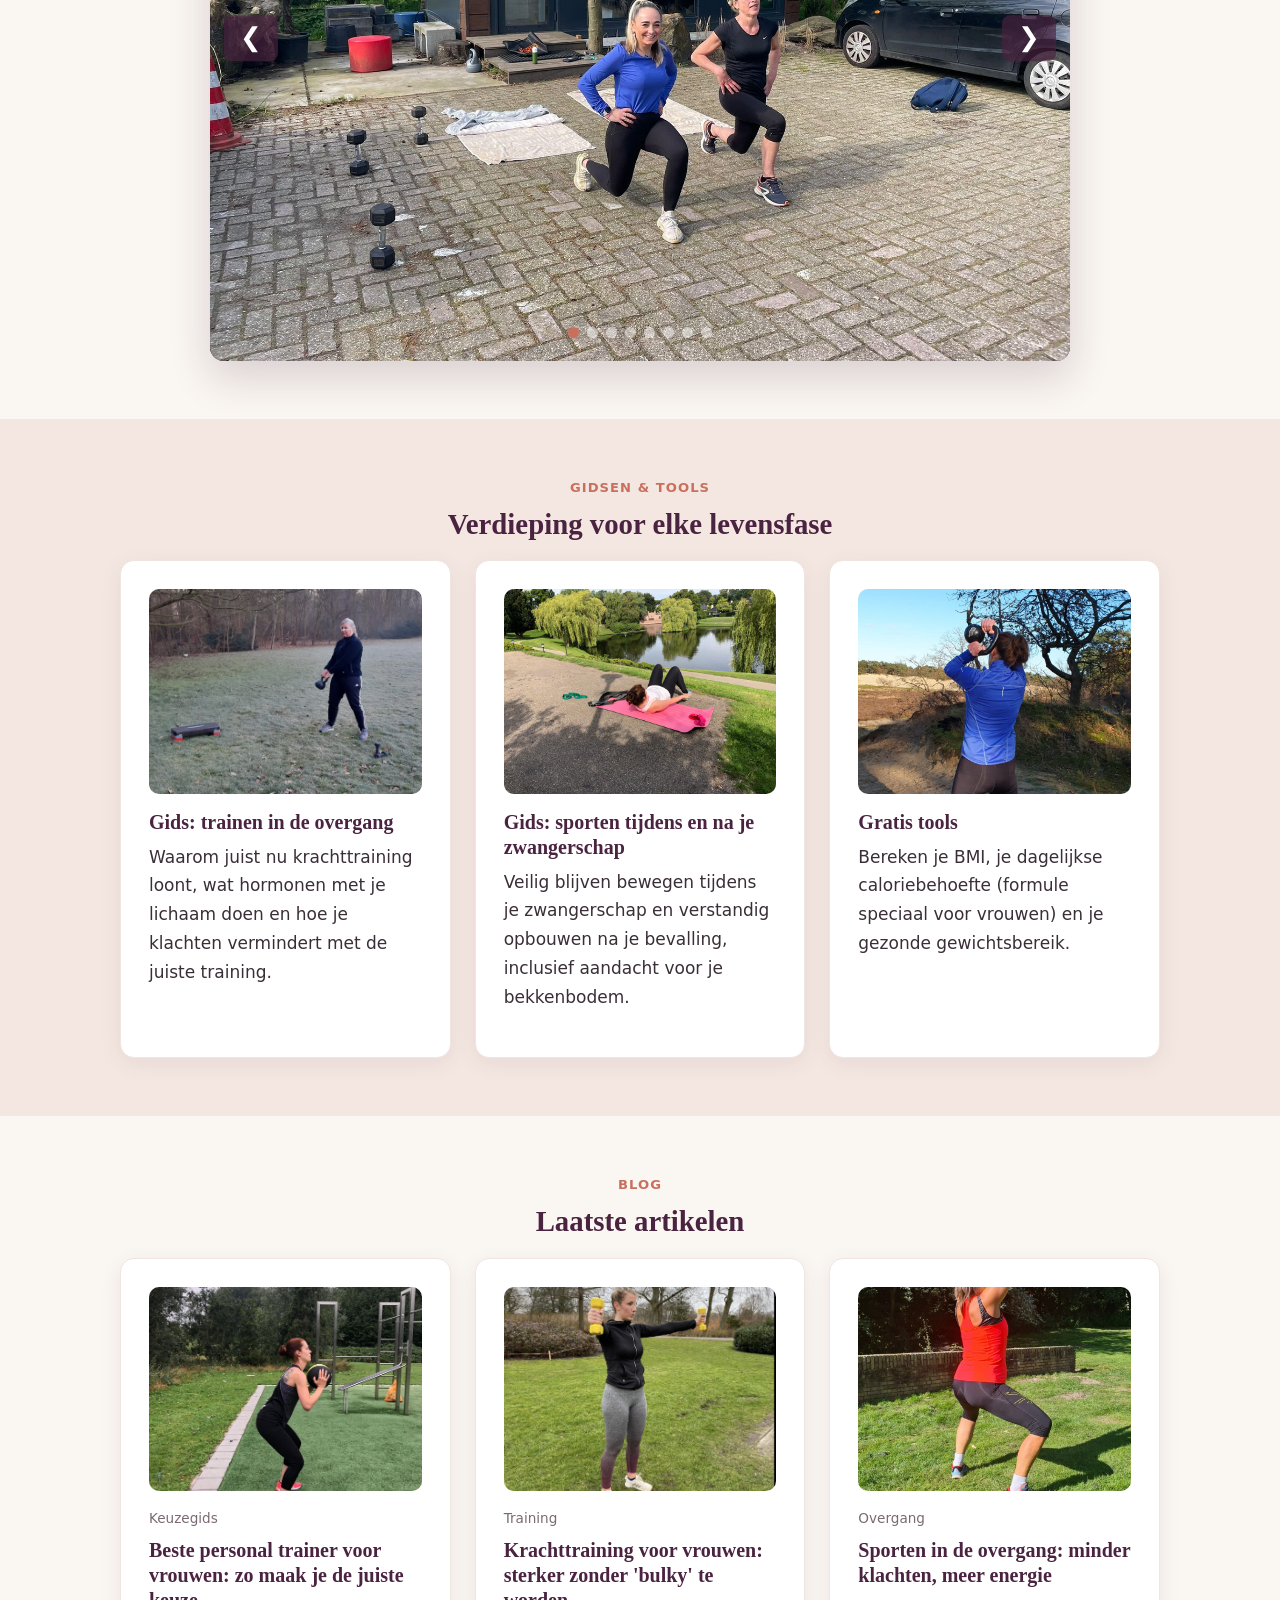
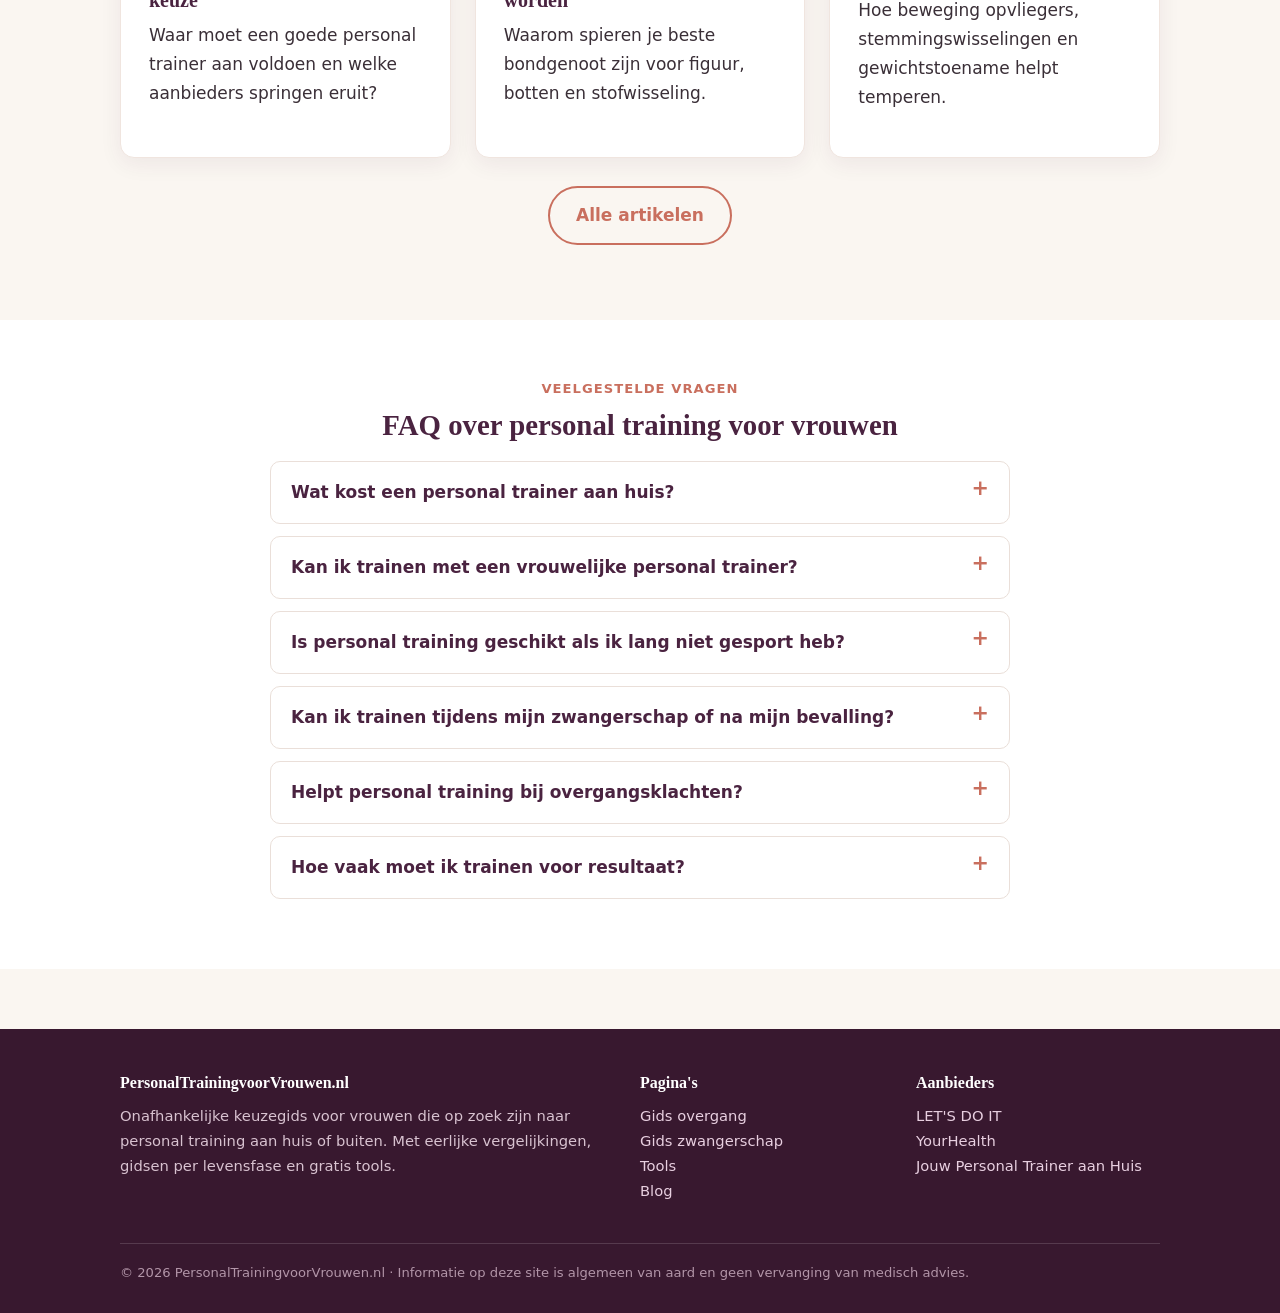
==== commit 138160a4: "Add files via upload" ====
--- a/index.html
+++ b/index.html
@@ -67,10 +67,10 @@
     <p class="kicker center">Onze uitgelichte keuze</p>
     <h2 class="center">LET'S DO IT Personal Training: vóór vrouwen, dóór vrouwen</h2>
     <p class="intro">Van alle aanbieders die we bekeken, sluit LET'S DO IT het meest logisch aan bij vrouwen die met een vrouwelijke trainster willen werken.</p>
-    <div class="spotlight">
+    <div class="spotlight ldi">
       <img src="images/49.jpeg" alt="Vrouwelijke personal trainster van een training aan huis">
       <div class="body">
-        <span class="ribbon">Spotlight</span>
+        <span class="ribbon">Vóór vrouwen, dóór vrouwen</span>
         <h3>Waarom LET'S DO IT eruit springt</h3>
         <p>LET'S DO IT verzorgt sinds 2007 personal training aan huis en buiten, speciaal vóór vrouwen dóór vrouwen. Het team bestaat uit ruim 80 vrouwelijke personal trainsters met specialisaties in onder meer zwangerschap, postpartum herstel, 40+ en de overgang.</p>
         <ul class="checks">
@@ -80,7 +80,7 @@
           <li>App met 3D-oefenvideo's en gratis trainingsschema's voor thuis</li>
           <li>Gratis leefstijlwerkboek met tips over voeding, slaap en balans</li>
         </ul>
-        <a class="btn" href="https://www.letsdoitpt.nl/" rel="noopener">Bekijk LET'S DO IT</a>
+        <a class="btn ldi" href="https://www.letsdoitpt.nl/" rel="noopener">Bekijk LET'S DO IT</a>
       </div>
     </div>
   </div>
@@ -91,17 +91,19 @@
     <p class="kicker center">Ook de moeite waard</p>
     <h2 class="center">Twee andere sterke aanbieders</h2>
     <div class="cards two">
-      <div class="provider">
+      <div class="provider yh">
+        <span class="chip yh">Grootste netwerk</span>
         <h3>YourHealth Personal Training</h3>
         <p class="tag">Grootste platform voor personal training aan huis van Nederland</p>
         <p>YourHealth begeleidt sinds 2007 klanten met personal training aan huis en buiten. Het team telt ruim 100 trainers (m/v) met uiteenlopende specialisaties: van medical trainers en bokstrainers tot yoga- en pilatesdocenten. Je traint via flexibele strippenkaarten van 15 tot 200 sessies (6 tot 62 maanden geldig, €65 tot €85 per uur) en een sportmaatje traint gratis mee. Handig zijn de extra's: weekmenu's op maat vanaf €7,90 per maand, gratis trainingsschema's in de app en een gratis leefstijlwerkboek.</p>
-        <a class="btn plum" href="https://www.yourhealthpt.nl/" rel="noopener">Naar YourHealth</a>
-      </div>
-      <div class="provider">
+        <a class="btn yh" href="https://www.yourhealthpt.nl/" rel="noopener">Naar YourHealth</a>
+      </div>
+      <div class="provider jptah">
+        <span class="chip jptah">Sterk in 40-plus</span>
         <h3>Jouw Personal Trainer aan Huis</h3>
         <p class="tag">Sterk in 40+, 50+ en herstel na klachten</p>
         <p>Jouw Personal Trainer aan Huis is een logische keuze voor wie de veertig of vijftig is gepasseerd of terugkomt na een blessure of periode van weinig bewegen. In het team zitten naast personal trainers ook fysiotherapeuten, manueel therapeuten en leefstijlcoaches. De aanpak is geleidelijk en opbouwend, met veel aandacht voor kracht, balans en mobiliteit. Trainers door heel Nederland, geen abonnement nodig en je partner mag gratis meetrainen.</p>
-        <a class="btn plum" href="https://www.jouwpersonaltraineraanhuis.nl/" rel="noopener">Naar Jouw Personal Trainer aan Huis</a>
+        <a class="btn jptah" href="https://www.jouwpersonaltraineraanhuis.nl/" rel="noopener">Naar Jouw Personal Trainer aan Huis</a>
       </div>
     </div>
   </div>
@@ -130,6 +132,27 @@
   </div>
 </section>
 
+<section id="inbeeld">
+  <div class="container">
+    <p class="kicker center">In beeld</p>
+    <h2 class="center">Personal training voor vrouwen in de praktijk</h2>
+    <p class="intro">Een korte impressie van trainen aan huis en in de buitenlucht, van krachttraining tot rustige mattraining.</p>
+    <div class="slideshow" id="slideshow">
+      <img class="slide actief" src="images/1.jpeg" alt="Trainster en klant trainen samen buiten">
+      <img class="slide" src="images/4.jpeg" alt="Krachttraining met dumbbells">
+      <img class="slide" src="images/18.jpeg" alt="Training onder persoonlijke begeleiding">
+      <img class="slide" src="images/24.jpeg" alt="Personal training op maat">
+      <img class="slide" src="images/40.jpeg" alt="Kracht en balans voor 50-plussers">
+      <img class="slide" src="images/45.jpeg" alt="Rustige training op de mat">
+      <img class="slide" src="images/49.jpeg" alt="Vrouwelijke personal trainster aan het werk">
+      <img class="slide" src="images/61.jpeg" alt="Thuis trainen op een rustig moment">
+      <button class="ss-knop ss-vorige" onclick="wisselSlide(-1)" aria-label="Vorige foto">&#10094;</button>
+      <button class="ss-knop ss-volgende" onclick="wisselSlide(1)" aria-label="Volgende foto">&#10095;</button>
+      <div class="ss-bolletjes" id="ss-bolletjes"></div>
+    </div>
+  </div>
+</section>
+
 <section class="blush" id="gidsen">
   <div class="container">
     <p class="kicker center">Gidsen &amp; tools</p>
@@ -237,5 +260,36 @@
     <div class="fbottom">© 2026 PersonalTrainingvoorVrouwen.nl · Informatie op deze site is algemeen van aard en geen vervanging van medisch advies.</div>
   </div>
 </footer>
+
+<script>
+(function(){
+  var slides = document.querySelectorAll('#slideshow .slide');
+  var bolletjes = document.getElementById('ss-bolletjes');
+  var huidig = 0, timer;
+  for (var i = 0; i < slides.length; i++){
+    var b = document.createElement('span');
+    b.dataset.index = i;
+    b.addEventListener('click', function(){ toon(parseInt(this.dataset.index, 10)); start(); });
+    bolletjes.appendChild(b);
+  }
+  function toon(n){
+    slides[huidig].classList.remove('actief');
+    bolletjes.children[huidig].classList.remove('actief');
+    huidig = (n + slides.length) % slides.length;
+    slides[huidig].classList.add('actief');
+    bolletjes.children[huidig].classList.add('actief');
+  }
+  window.wisselSlide = function(richting){ toon(huidig + richting); start(); };
+  function start(){
+    clearInterval(timer);
+    timer = setInterval(function(){ toon(huidig + 1); }, 4500);
+  }
+  bolletjes.children[0].classList.add('actief');
+  var ss = document.getElementById('slideshow');
+  ss.addEventListener('mouseenter', function(){ clearInterval(timer); });
+  ss.addEventListener('mouseleave', start);
+  start();
+})();
+</script>
 </body>
 </html>
--- a/style.css
+++ b/style.css
@@ -10,6 +10,13 @@
   --muted:#7a6a74;
   --white:#ffffff;
   --radius:14px;
+  /* huisstijlkleuren aanbieders */
+  --yh:#ef7d1a;
+  --yh-dark:#d96c0d;
+  --ldi:#9a851e;
+  --ldi-dark:#7f6d16;
+  --jptah:#1e7a4e;
+  --jptah-dark:#166240;
 }
 *{margin:0;padding:0;box-sizing:border-box}
 html{scroll-behavior:smooth}
@@ -20,7 +27,7 @@
 h3{font-size:1.25rem;margin-bottom:.4em}
 p{margin-bottom:1em}
 a{color:var(--terra-dark)}
-img{max-width:100%;display:block}
+img{max-width:100%;height:auto;display:block}
 .container{max-width:1080px;margin:0 auto;padding:0 20px}
 .narrow{max-width:780px}
 
@@ -38,7 +45,7 @@
 .hero .grid{display:grid;grid-template-columns:1.1fr .9fr;gap:44px;align-items:center}
 .hero h1{color:var(--white);margin-bottom:.5em}
 .hero p{color:#e9d8e4;font-size:1.08rem}
-.hero img{border-radius:var(--radius);box-shadow:0 18px 40px rgba(0,0,0,.35)}
+.hero img{width:100%;aspect-ratio:4/3;object-fit:cover;border-radius:var(--radius);box-shadow:0 18px 40px rgba(0,0,0,.35)}
 .badge{display:inline-block;background:var(--terra);color:#fff;font-size:.8rem;font-weight:700;letter-spacing:.06em;text-transform:uppercase;padding:6px 14px;border-radius:999px;margin-bottom:18px}
 
 /* buttons */
@@ -48,6 +55,12 @@
 .btn.ghost:hover{background:var(--terra);color:#fff}
 .btn.plum{background:var(--plum)}
 .btn.plum:hover{background:var(--plum-dark)}
+.btn.yh{background:var(--yh)}
+.btn.yh:hover{background:var(--yh-dark)}
+.btn.ldi{background:var(--ldi)}
+.btn.ldi:hover{background:var(--ldi-dark)}
+.btn.jptah{background:var(--jptah)}
+.btn.jptah:hover{background:var(--jptah-dark)}
 
 /* sections */
 section{padding:58px 0}
@@ -79,6 +92,27 @@
 .provider{background:var(--white);border-radius:var(--radius);padding:32px;border:1px solid #eadfd9;box-shadow:0 6px 22px rgba(74,35,64,.06)}
 .provider h3{font-size:1.35rem}
 .provider .tag{font-size:.82rem;color:var(--muted);margin-bottom:12px}
+.provider.yh{border-top:4px solid var(--yh)}
+.provider.jptah{border-top:4px solid var(--jptah)}
+.chip{display:inline-block;color:#fff;font-size:.72rem;font-weight:700;letter-spacing:.06em;text-transform:uppercase;padding:4px 12px;border-radius:999px;margin-bottom:12px}
+.chip.yh{background:var(--yh)}
+.chip.ldi{background:var(--ldi)}
+.chip.jptah{background:var(--jptah)}
+.spotlight.ldi{border-color:var(--ldi)}
+.spotlight.ldi .ribbon{background:var(--ldi)}
+
+/* slideshow */
+.slideshow{position:relative;max-width:860px;margin:0 auto;border-radius:var(--radius);overflow:hidden;box-shadow:0 16px 40px rgba(74,35,64,.18);background:var(--plum-dark)}
+.slideshow .slide{display:none;width:100%;aspect-ratio:4/3;object-fit:cover}
+.slideshow .slide.actief{display:block;animation:fadein .8s}
+@keyframes fadein{from{opacity:.25}to{opacity:1}}
+.ss-knop{position:absolute;top:50%;transform:translateY(-50%);background:rgba(74,35,64,.65);color:#fff;border:none;font-size:1.6rem;line-height:1;padding:10px 16px;cursor:pointer;border-radius:8px;transition:background .2s}
+.ss-knop:hover{background:var(--terra)}
+.ss-vorige{left:14px}
+.ss-volgende{right:14px}
+.ss-bolletjes{position:absolute;bottom:14px;left:0;right:0;text-align:center}
+.ss-bolletjes span{display:inline-block;width:11px;height:11px;border-radius:50%;background:rgba(255,255,255,.5);margin:0 4px;cursor:pointer}
+.ss-bolletjes span.actief{background:var(--terra)}
 
 /* table */
 .tablewrap{overflow-x:auto}
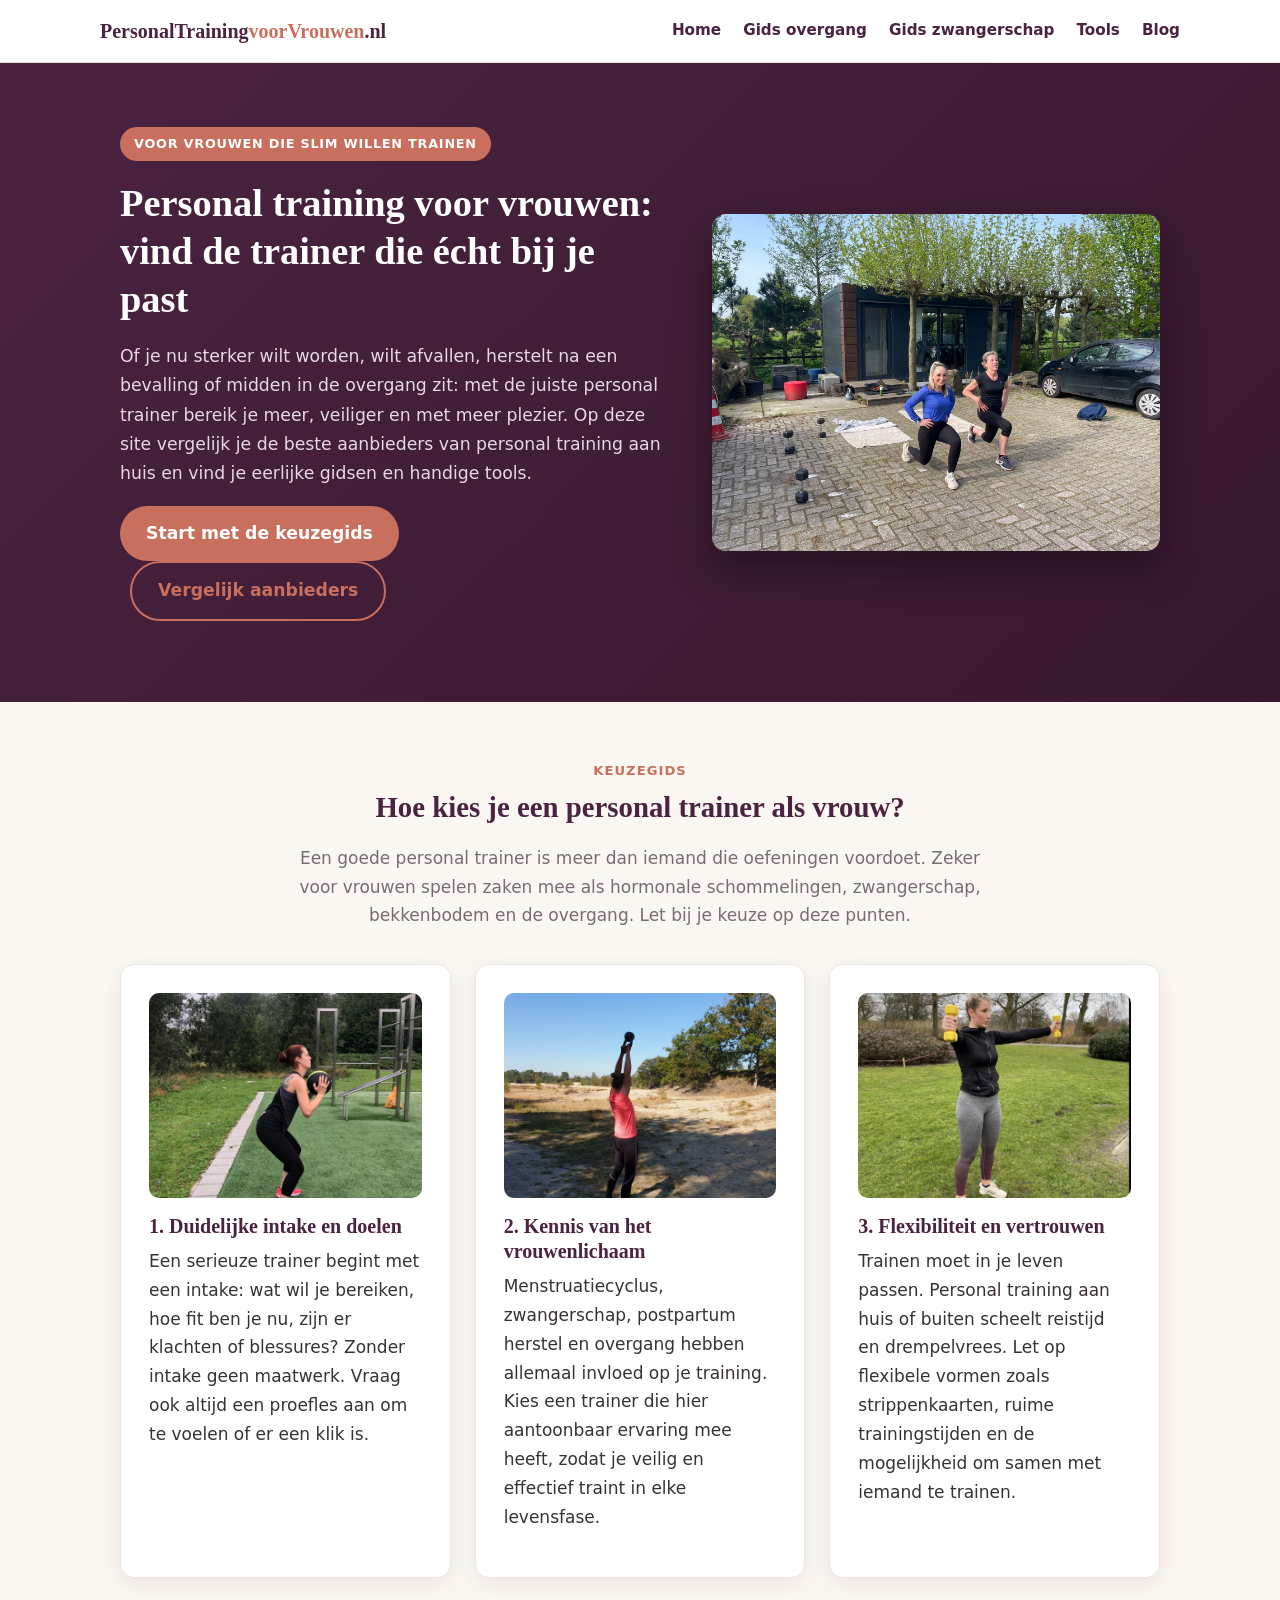
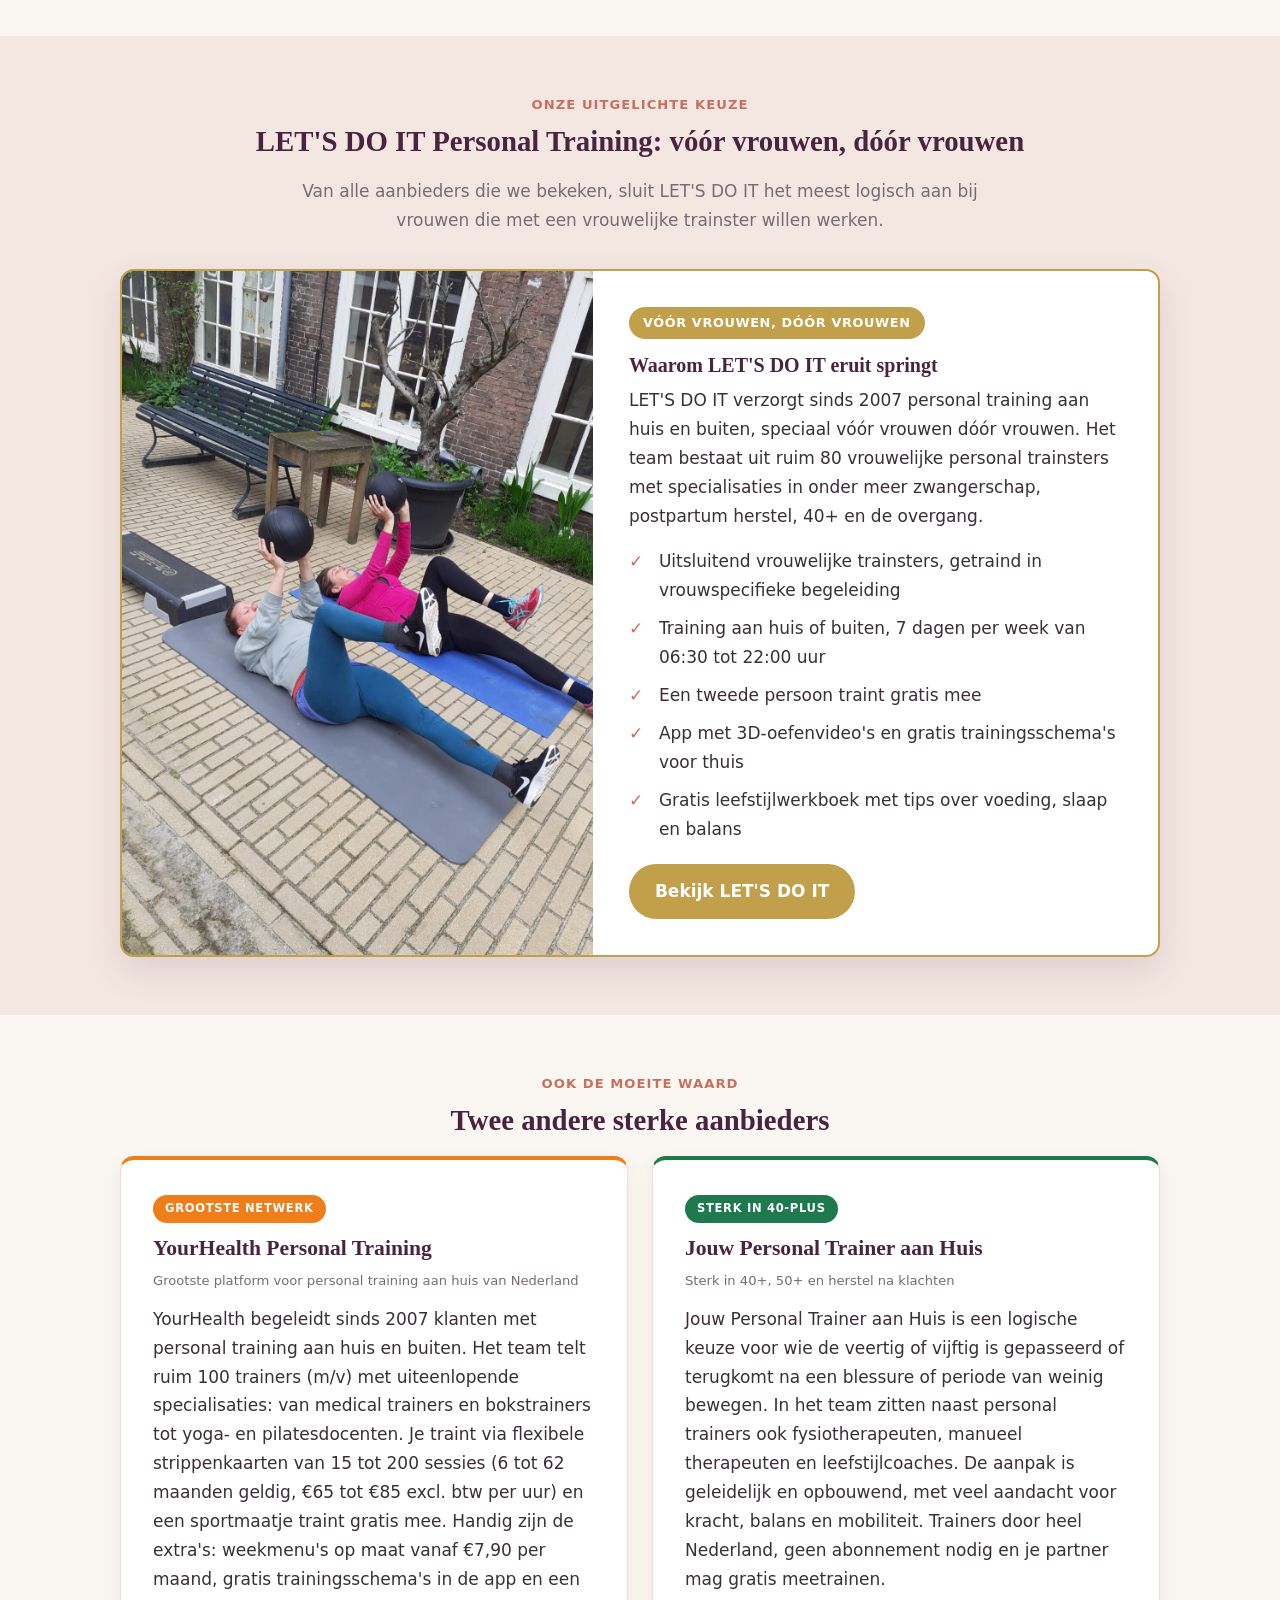
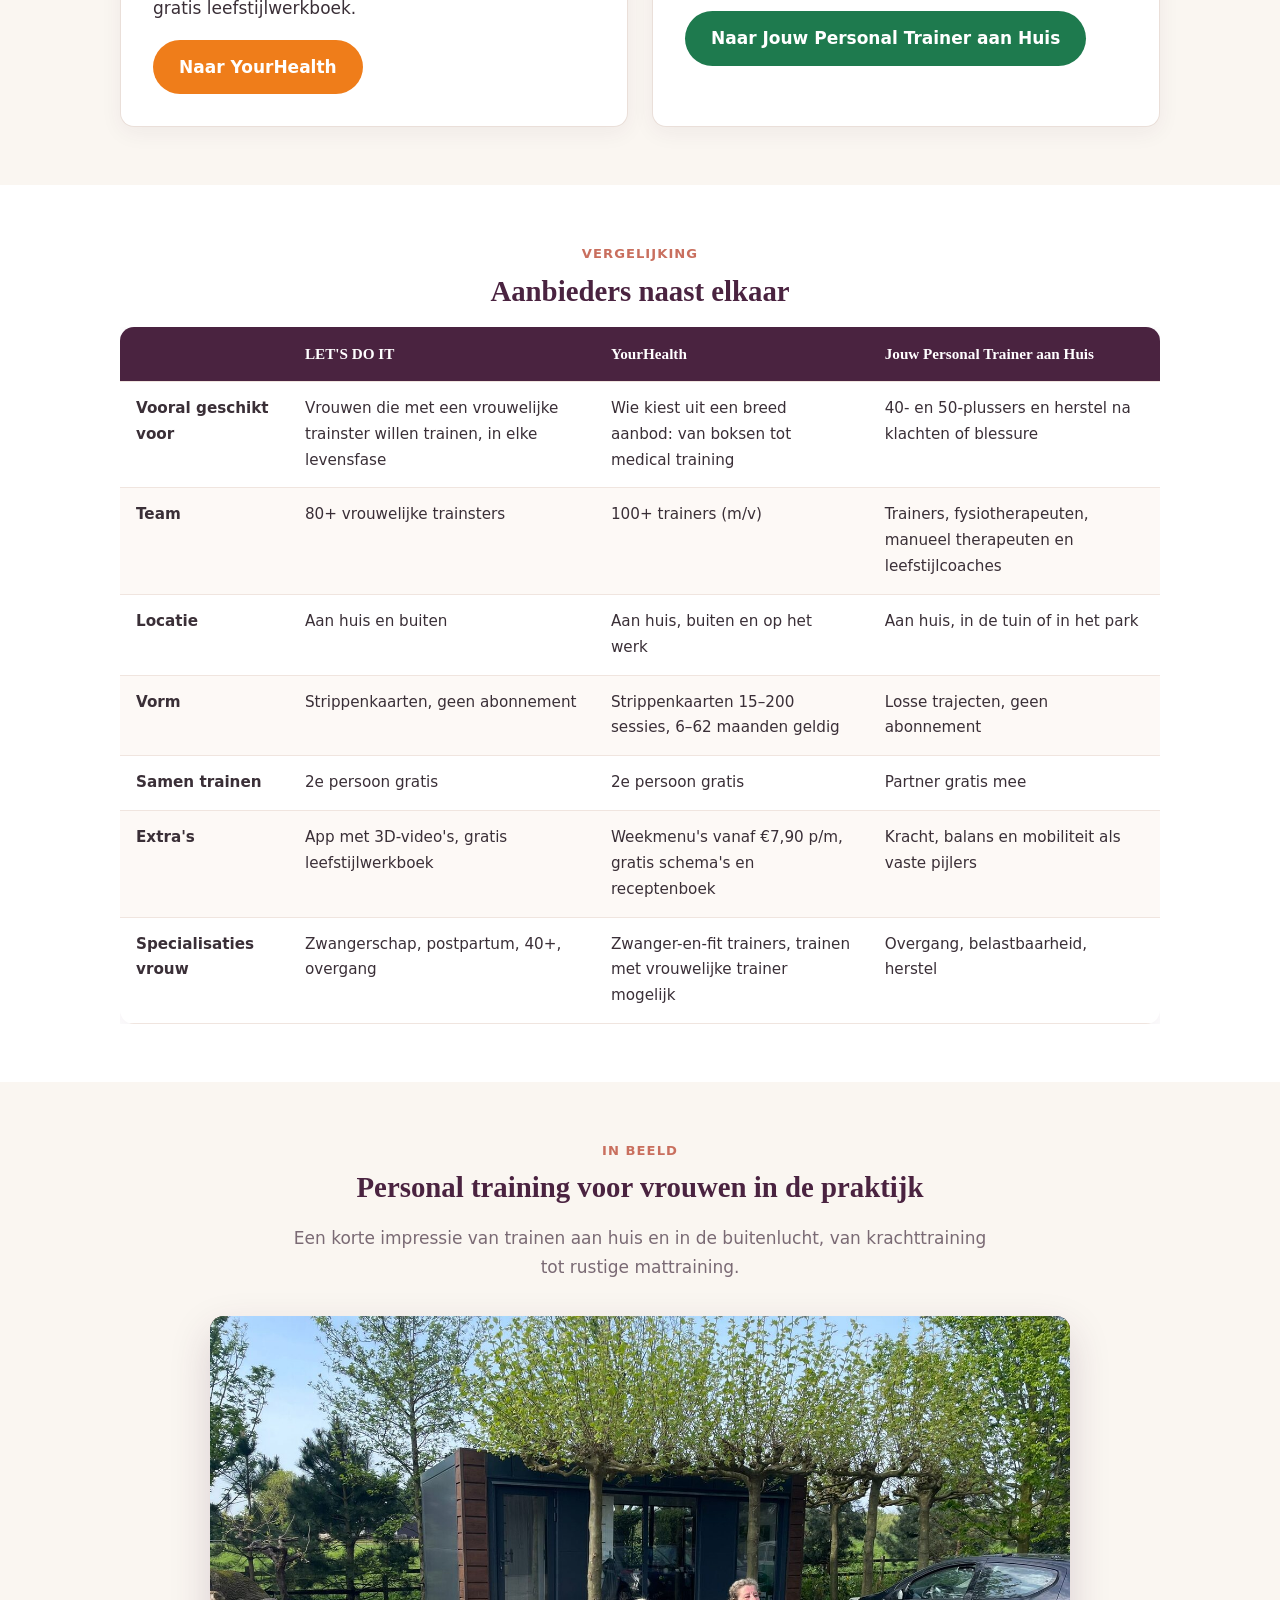
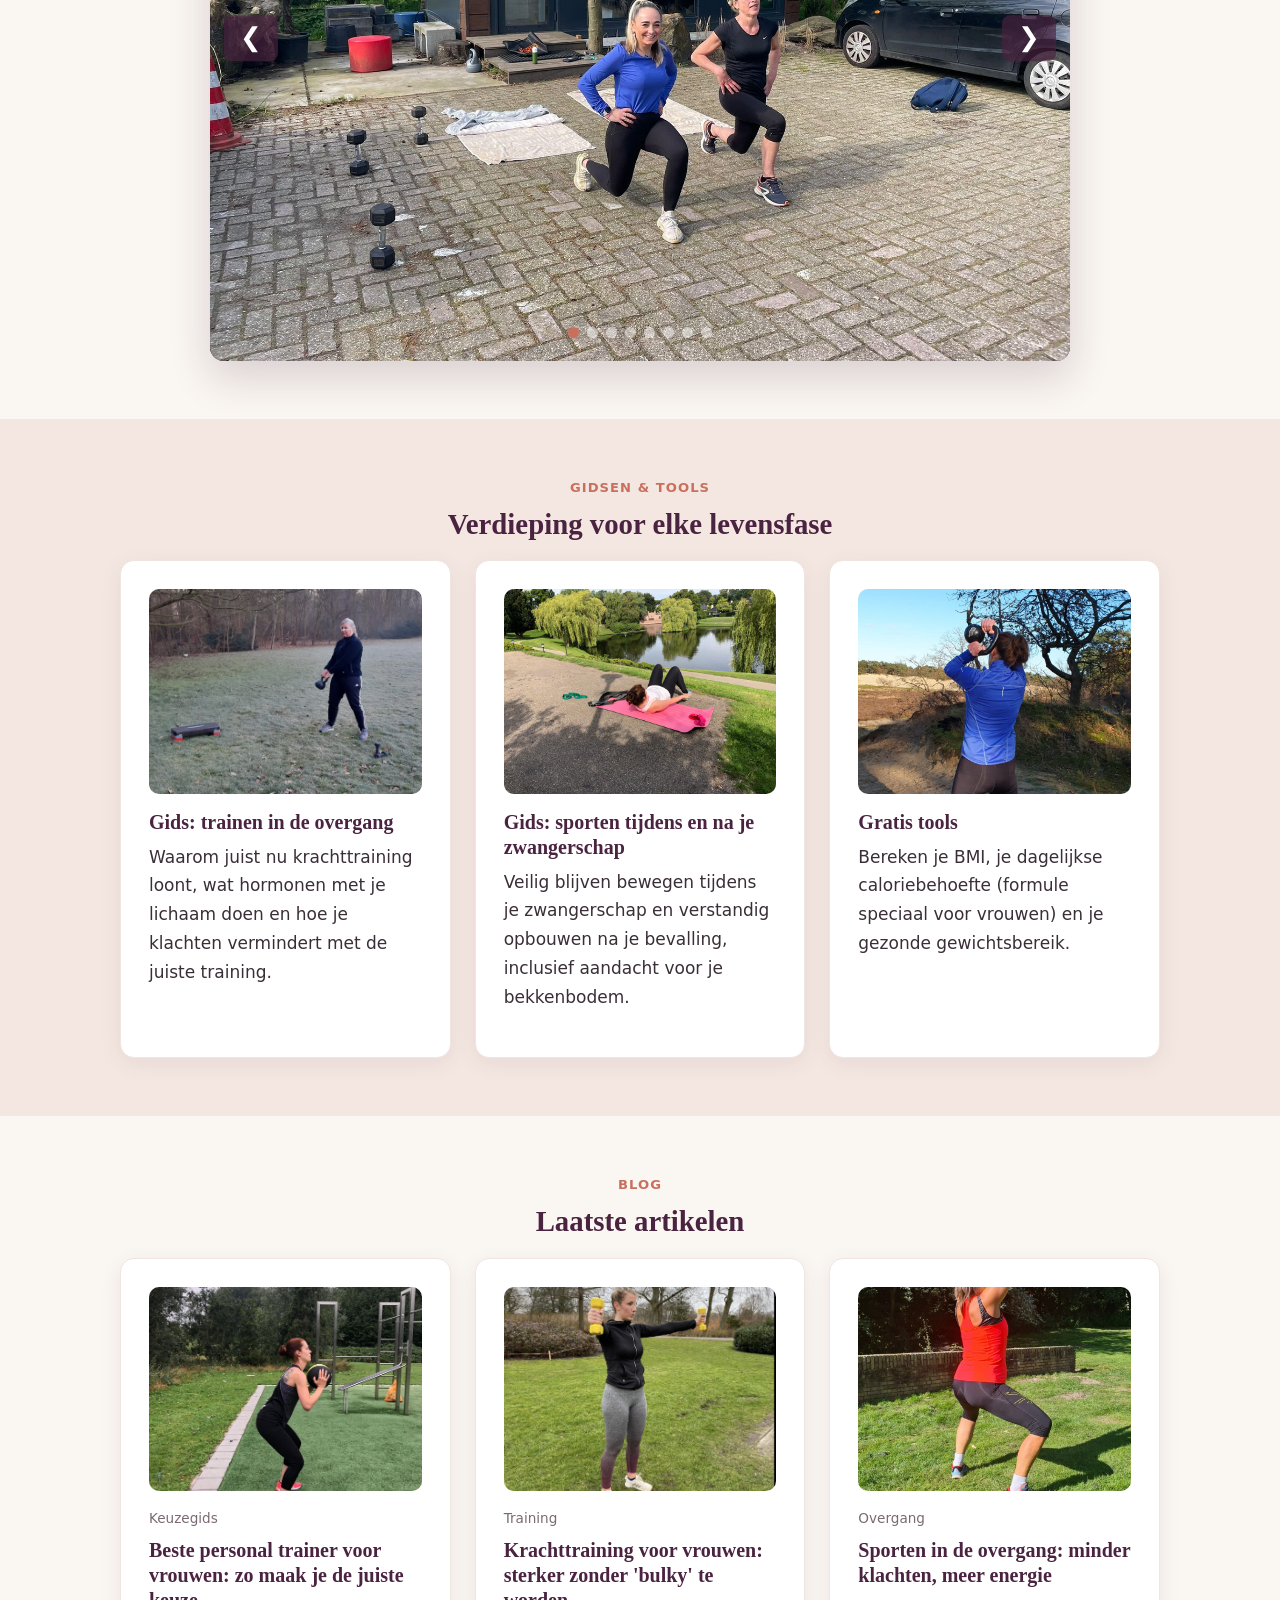
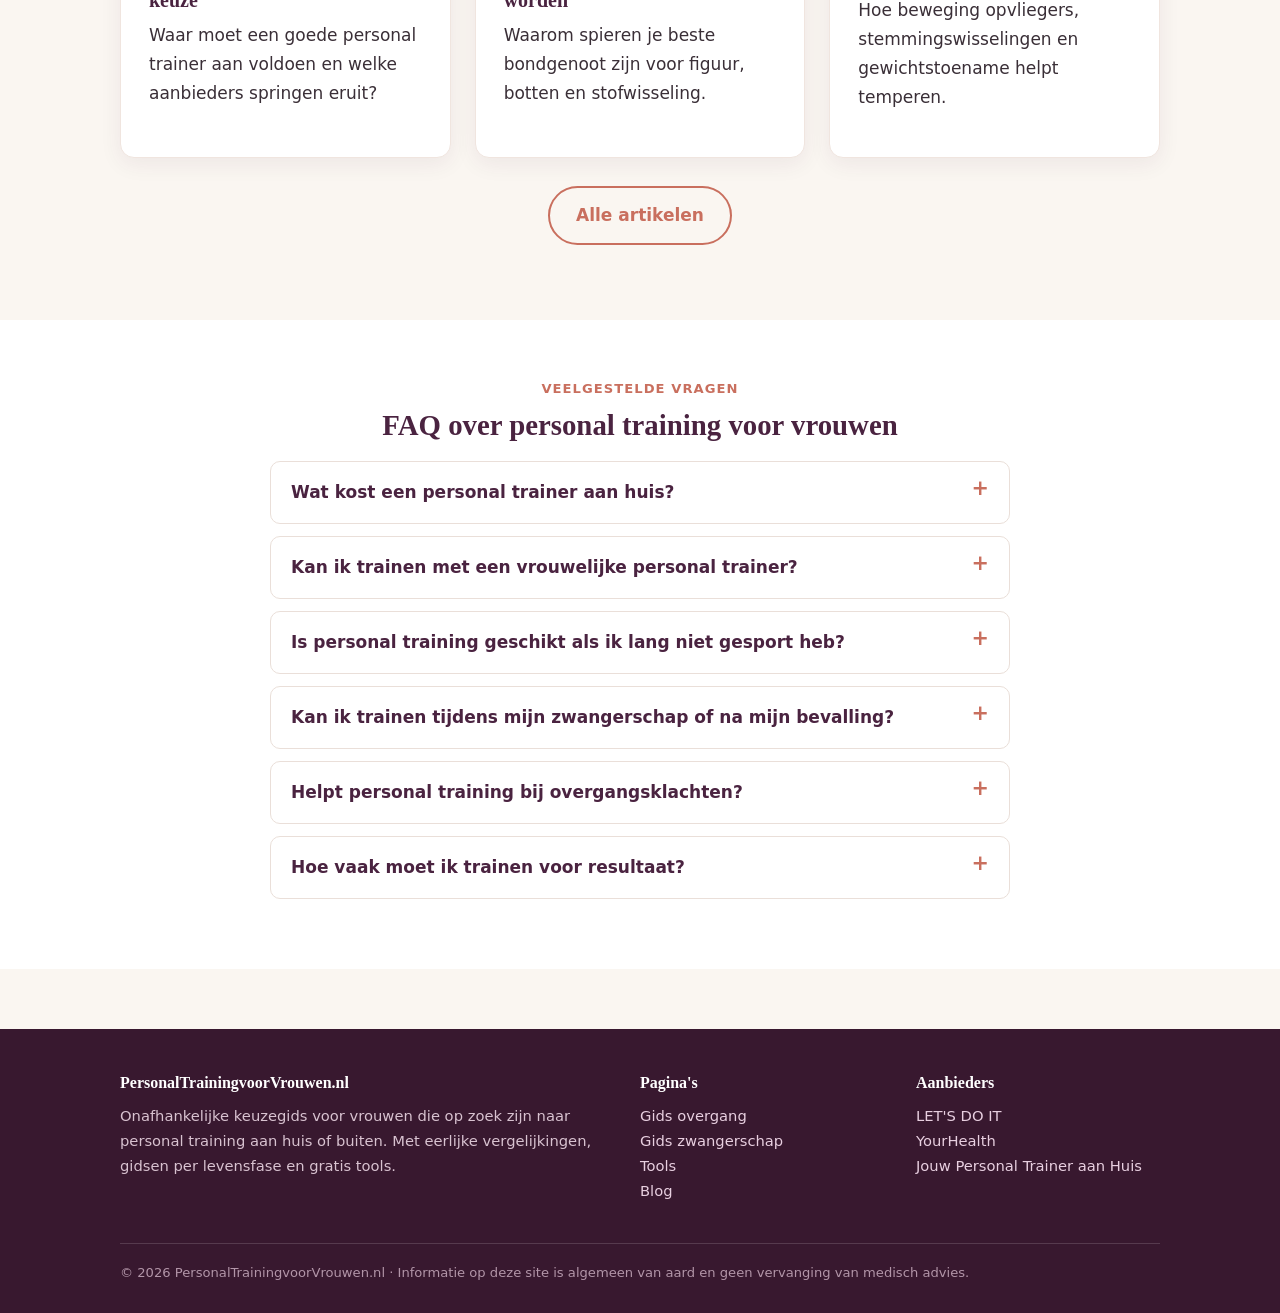
==== commit 3de3dead: "LDI-huisstijlkleur (goud/oker) en prijzen excl. btw - LDI-accentkleur vervangen door goud/oker van l" ====
--- a/index.html
+++ b/index.html
@@ -95,7 +95,7 @@
         <span class="chip yh">Grootste netwerk</span>
         <h3>YourHealth Personal Training</h3>
         <p class="tag">Grootste platform voor personal training aan huis van Nederland</p>
-        <p>YourHealth begeleidt sinds 2007 klanten met personal training aan huis en buiten. Het team telt ruim 100 trainers (m/v) met uiteenlopende specialisaties: van medical trainers en bokstrainers tot yoga- en pilatesdocenten. Je traint via flexibele strippenkaarten van 15 tot 200 sessies (6 tot 62 maanden geldig, €65 tot €85 per uur) en een sportmaatje traint gratis mee. Handig zijn de extra's: weekmenu's op maat vanaf €7,90 per maand, gratis trainingsschema's in de app en een gratis leefstijlwerkboek.</p>
+        <p>YourHealth begeleidt sinds 2007 klanten met personal training aan huis en buiten. Het team telt ruim 100 trainers (m/v) met uiteenlopende specialisaties: van medical trainers en bokstrainers tot yoga- en pilatesdocenten. Je traint via flexibele strippenkaarten van 15 tot 200 sessies (6 tot 62 maanden geldig, €65 tot €85 excl. btw per uur) en een sportmaatje traint gratis mee. Handig zijn de extra's: weekmenu's op maat vanaf €7,90 per maand, gratis trainingsschema's in de app en een gratis leefstijlwerkboek.</p>
         <a class="btn yh" href="https://www.yourhealthpt.nl/" rel="noopener">Naar YourHealth</a>
       </div>
       <div class="provider jptah">
@@ -211,7 +211,7 @@
     <h2 class="center">FAQ over personal training voor vrouwen</h2>
     <details class="faq">
       <summary>Wat kost een personal trainer aan huis?</summary>
-      <p>Reken op ongeveer €65 tot €85 per uur, afhankelijk van de aanbieder en het aantal sessies dat je afneemt. Hoe groter het pakket, hoe lager het uurtarief. Bij de meeste aanbieders traint een tweede persoon gratis mee, waarmee je de kosten kunt delen.</p>
+      <p>Reken op ongeveer €65 tot €85 excl. btw per uur, afhankelijk van de aanbieder en het aantal sessies dat je afneemt. Hoe groter het pakket, hoe lager het uurtarief. Bij de meeste aanbieders traint een tweede persoon gratis mee, waarmee je de kosten kunt delen.</p>
     </details>
     <details class="faq">
       <summary>Kan ik trainen met een vrouwelijke personal trainer?</summary>
--- a/style.css
+++ b/style.css
@@ -13,8 +13,8 @@
   /* huisstijlkleuren aanbieders */
   --yh:#ef7d1a;
   --yh-dark:#d96c0d;
-  --ldi:#9a851e;
-  --ldi-dark:#7f6d16;
+  --ldi:#c2a04b;
+  --ldi-dark:#a5853a;
   --jptah:#1e7a4e;
   --jptah-dark:#166240;
 }
